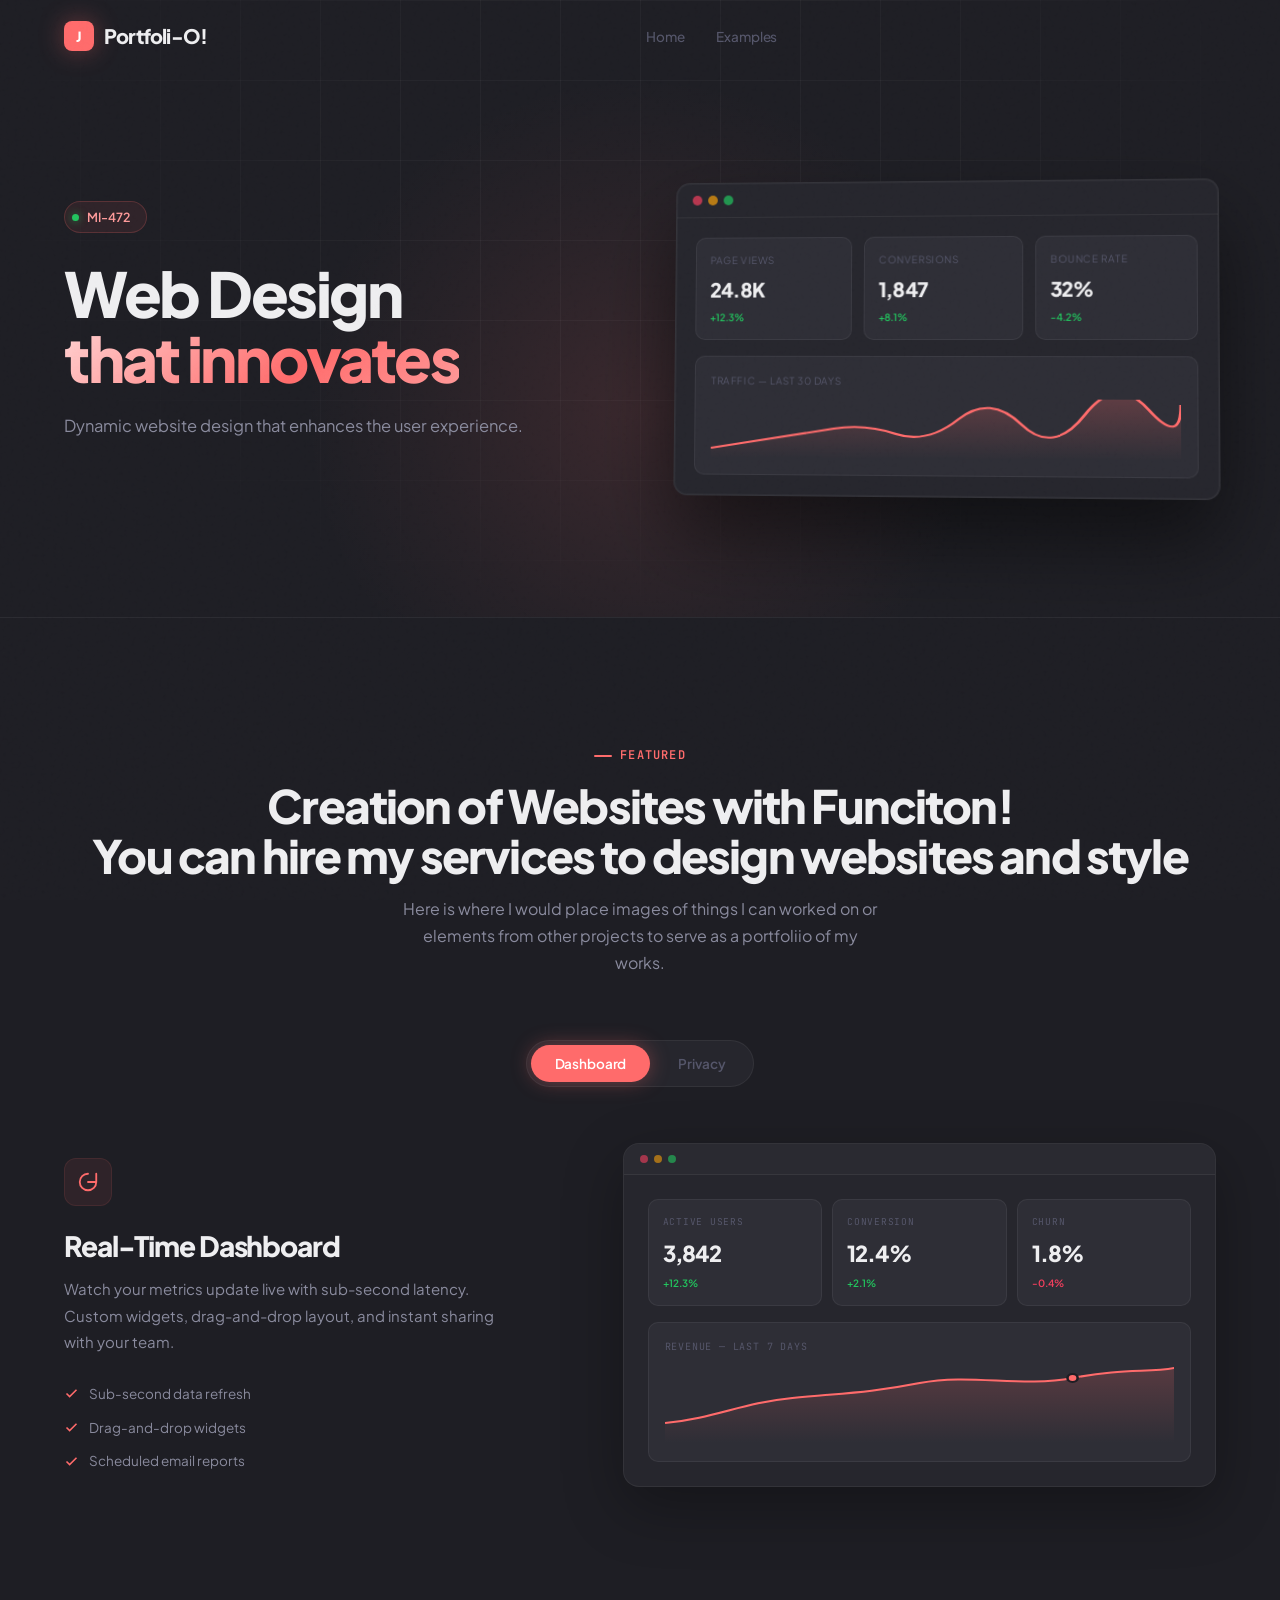
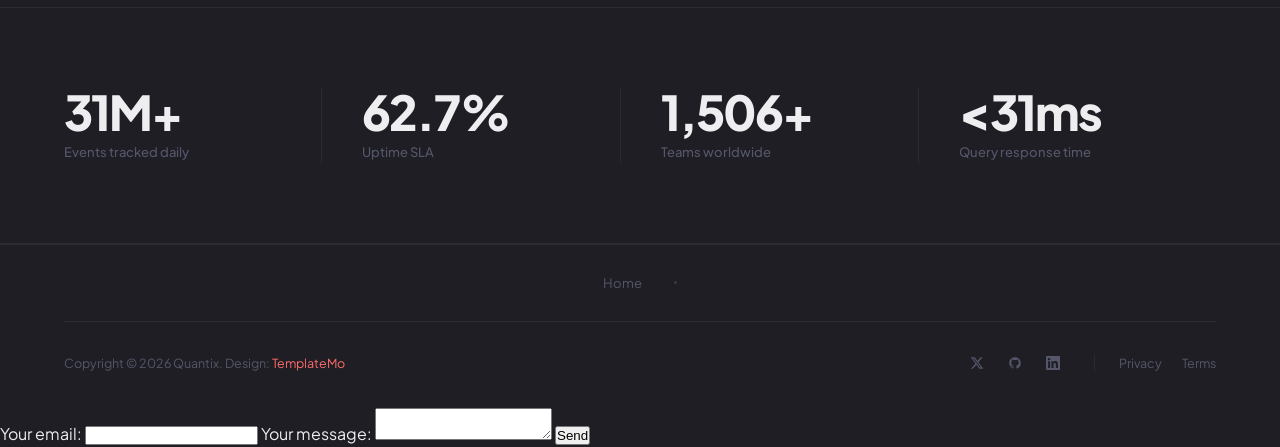
==== index.html @ 5b4d778b "Removed Subscribe Section" ====
<!DOCTYPE html>
<html lang="en">
<head>
    <meta charset="UTF-8">
    <meta name="viewport" content="width=device-width, initial-scale=1.0">
    <title>Quantix - AI-Powered Analytics</title>
    <link rel="preconnect" href="https://fonts.googleapis.com">
    <link rel="preconnect" href="https://fonts.gstatic.com" crossorigin>
    <link href="https://fonts.googleapis.com/css2?family=Plus+Jakarta+Sans:wght@400;500;600;700;800&family=JetBrains+Mono:wght@400;500&display=swap" rel="stylesheet">
    <link rel="stylesheet" href="templatemo-quantix-style.css">
<!--

TemplateMo 614 Quantix SaaS

https://templatemo.com/tm-614-quantix-saas

-->
</head>
<body>


    <!-- NAVBAR -->
    <nav class="navbar" id="navbar">
        <div class="container">
            <a href="#" class="nav-brand">
                <span class="brand-icon">J</span>
                Portfoli-O!
            </a>
            <ul class="nav-links" id="navLinks">
                <li><a href="#features">Home</a></li>
                
                
                <li><a href="templates.html">Examples</a></li>
                <li class="nav-mobile-actions">
                    
                </li>
            </ul>
            <div class="nav-actions">

            </div>
            <button class="nav-toggle" id="navToggle" aria-label="Toggle menu">
                <span></span><span></span><span></span>
            </button>
        </div>
    </nav>

    <!-- HERO -->
    <section class="hero">
        <div class="hero-inner container">
            <div class="hero-content">
                <div class="hero-badge">
                    <span class="badge-dot"></span>
                    MI-472
                </div>
                <h1>Web Design<br><span class="gradient-text">that innovates</span></h1>
                <p class="hero-desc">Dynamic website design that enhances the user experience.</p>

                
                
            </div>

            <div class="hero-mockup">
                <div class="mockup-window">
                    <div class="mockup-toolbar">
                        <span class="mockup-dot"></span><span class="mockup-dot"></span><span class="mockup-dot"></span>
                    </div>
                    <div class="mockup-body">
                        <div class="mockup-metric-row">
                            <div class="mockup-metric">
                                <div class="mm-label">Page Views</div>
                                <div class="mm-value">24.8K</div>
                                <div class="mm-change">+12.3%</div>
                            </div>
                            <div class="mockup-metric">
                                <div class="mm-label">Conversions</div>
                                <div class="mm-value">1,847</div>
                                <div class="mm-change">+8.1%</div>
                            </div>
                            <div class="mockup-metric">
                                <div class="mm-label">Bounce Rate</div>
                                <div class="mm-value">32%</div>
                                <div class="mm-change">-4.2%</div>
                            </div>
                        </div>
                        <div class="mockup-chart">
                            <div class="mockup-chart-label">Traffic — Last 30 days</div>
                            <div class="chart-line">
                                <svg viewBox="0 0 300 60" preserveAspectRatio="none">
                                    <defs>
                                        <linearGradient id="lineGrad" x1="0" y1="0" x2="0" y2="1">
                                            <stop offset="0%" stop-color="rgba(255,107,107,0.25)"/>
                                            <stop offset="100%" stop-color="rgba(255,107,107,0)"/>
                                        </linearGradient>
                                    </defs>
                                    <path d="M0 50 Q20 45 40 40 T80 30 T120 35 T160 20 T200 25 T240 15 T280 10 T300 5 V60 H0Z" fill="url(#lineGrad)"/>
                                    <path d="M0 50 Q20 45 40 40 T80 30 T120 35 T160 20 T200 25 T240 15 T280 10 T300 5" fill="none" stroke="#FF6B6B" stroke-width="2"/>
                                </svg>
                            </div>
                        </div>
                    </div>
                </div>
            </div>
        </div>
    </section>

    <!-- TABBED FEATURES -->
    <section class="section features-section" id="features">
        <div class="container">
            <div class="section-header fade-up">
                <p class="section-label">Featured</p>
                <h2 class="section-title">Creation of Websites with Funciton!<br>You can hire my services to design websites and style</h2>
                <p class="section-desc">Here is where I would place images of things I can worked on or elements from other projects to serve as a portfoliio of my works.</p>
            </div>

            <div class="feature-tabs fade-up" role="tablist">
                <button class="feature-tab active" data-tab="dashboard" role="tab">Dashboard</button>
                <button class="feature-tab" data-tab="privacy" role="tab">Privacy</button>
            </div>

            

        



            <div class="feature-panels">
                <!-- Panel 1: Dashboard -->
                <div class="feature-panel active" data-panel="dashboard">
                    <div class="feature-text">
                        <div class="feat-icon">
                            <svg width="22" height="22" viewBox="0 0 24 24" fill="none" stroke="currentColor" stroke-width="2" stroke-linecap="round" stroke-linejoin="round"><path d="M21 12 A9 9 0 1 1 12 3"/><path d="M21 3v9h-9"/></svg>
                        </div>
                        <h3>Real-Time Dashboard</h3>
                        <p>Watch your metrics update live with sub-second latency. Custom widgets, drag-and-drop layout, and instant sharing with your team.</p>
                        <ul class="feature-bullets">
                            <li><svg width="15" height="15" viewBox="0 0 24 24" fill="none" stroke="currentColor" stroke-width="2.5"><polyline points="20 6 9 17 4 12"/></svg> Sub-second data refresh</li>
                            <li><svg width="15" height="15" viewBox="0 0 24 24" fill="none" stroke="currentColor" stroke-width="2.5"><polyline points="20 6 9 17 4 12"/></svg> Drag-and-drop widgets</li>
                            <li><svg width="15" height="15" viewBox="0 0 24 24" fill="none" stroke="currentColor" stroke-width="2.5"><polyline points="20 6 9 17 4 12"/></svg> Scheduled email reports</li>
                        </ul>
                    </div>
                    <div class="feature-visual">
                        <div class="fv-toolbar"><span class="fv-dot"></span><span class="fv-dot"></span><span class="fv-dot"></span></div>
                        <div class="fv-body">
                            <div class="dash-metrics">
                                <div class="dash-metric">
                                    <div class="dm-label">Active Users</div>
                                    <div class="dm-val">3,842</div>
                                    <div class="dm-change up">+12.3%</div>
                                </div>
                                <div class="dash-metric">
                                    <div class="dm-label">Conversion</div>
                                    <div class="dm-val">12.4%</div>
                                    <div class="dm-change up">+2.1%</div>
                                </div>
                                <div class="dash-metric">
                                    <div class="dm-label">Churn</div>
                                    <div class="dm-val">1.8%</div>
                                    <div class="dm-change down">-0.4%</div>
                                </div>
                            </div>
                            <div class="dash-chart-area">
                                <div class="dca-title">Revenue — Last 7 days</div>
                                <svg viewBox="0 0 400 80" preserveAspectRatio="none">
                                    <defs>
                                        <linearGradient id="areaGrad" x1="0" y1="0" x2="0" y2="1">
                                            <stop offset="0%" stop-color="rgba(255,107,107,0.2)"/>
                                            <stop offset="100%" stop-color="rgba(255,107,107,0)"/>
                                        </linearGradient>
                                    </defs>
                                    <path d="M0 60 C40 55 60 40 100 35 S160 30 200 20 S280 25 320 15 S380 10 400 5 V80 H0Z" fill="url(#areaGrad)"/>
                                    <path d="M0 60 C40 55 60 40 100 35 S160 30 200 20 S280 25 320 15 S380 10 400 5" fill="none" stroke="#FF6B6B" stroke-width="2"/>
                                    <circle cx="320" cy="15" r="4" fill="#FF6B6B" stroke="#1E1E24" stroke-width="2"/>
                                </svg>
                            </div>
                        </div>
                    </div>
                </div>

                <!-- Panel 2: Funnels -->
                <div class="feature-panel" data-panel="funnels">
                    <div class="feature-text">
                        <div class="feat-icon">
                            <svg width="22" height="22" viewBox="0 0 24 24" fill="none" stroke="currentColor" stroke-width="2" stroke-linecap="round" stroke-linejoin="round"><path d="M12 20V10"/><path d="M18 20V4"/><path d="M6 20v-4"/></svg>
                        </div>
                        <h3>Funnel Analytics</h3>
                        <p>Identify exactly where users drop off and why. Build funnels in seconds and correlate drop-off with user segments.</p>
                        <ul class="feature-bullets">
                            <li><svg width="15" height="15" viewBox="0 0 24 24" fill="none" stroke="currentColor" stroke-width="2.5"><polyline points="20 6 9 17 4 12"/></svg> Visual drop-off analysis</li>
                            <li><svg width="15" height="15" viewBox="0 0 24 24" fill="none" stroke="currentColor" stroke-width="2.5"><polyline points="20 6 9 17 4 12"/></svg> Segment correlation</li>
                            <li><svg width="15" height="15" viewBox="0 0 24 24" fill="none" stroke="currentColor" stroke-width="2.5"><polyline points="20 6 9 17 4 12"/></svg> Historical comparison</li>
                        </ul>
                    </div>
                    <div class="feature-visual">
                        <div class="fv-toolbar"><span class="fv-dot"></span><span class="fv-dot"></span><span class="fv-dot"></span></div>
                        <div class="fv-body">
                            <div class="funnel-stages">
                                <div class="funnel-stage">
                                    <div class="funnel-bar-wrap">
                                        <div class="funnel-bar-label"><span>Landing Page</span><span>12,480</span></div>
                                        <div class="funnel-track"><div class="funnel-fill" style="width:100%"></div></div>
                                    </div>
                                    <div class="funnel-drop">&mdash;</div>
                                </div>
                                <div class="funnel-stage">
                                    <div class="funnel-bar-wrap">
                                        <div class="funnel-bar-label"><span>Sign Up Started</span><span>8,736</span></div>
                                        <div class="funnel-track"><div class="funnel-fill" style="width:70%"></div></div>
                                    </div>
                                    <div class="funnel-drop">-30%</div>
                                </div>
                                <div class="funnel-stage">
                                    <div class="funnel-bar-wrap">
                                        <div class="funnel-bar-label"><span>Email Verified</span><span>6,115</span></div>
                                        <div class="funnel-track"><div class="funnel-fill amber" style="width:49%"></div></div>
                                    </div>
                                    <div class="funnel-drop">-30%</div>
                                </div>
                                <div class="funnel-stage">
                                    <div class="funnel-bar-wrap">
                                        <div class="funnel-bar-label"><span>Onboarding Done</span><span>3,670</span></div>
                                        <div class="funnel-track"><div class="funnel-fill amber" style="width:29%"></div></div>
                                    </div>
                                    <div class="funnel-drop">-40%</div>
                                </div>
                                <div class="funnel-stage">
                                    <div class="funnel-bar-wrap">
                                        <div class="funnel-bar-label"><span>First Action</span><span>2,569</span></div>
                                        <div class="funnel-track"><div class="funnel-fill green" style="width:20.5%"></div></div>
                                    </div>
                                    <div class="funnel-drop">-30%</div>
                                </div>
                            </div>
                        </div>
                    </div>
                </div>

                <!-- Panel 3: SDK -->
                <div class="feature-panel" data-panel="sdk">
                    <div class="feature-text">
                        <div class="feat-icon">
                            <svg width="22" height="22" viewBox="0 0 24 24" fill="none" stroke="currentColor" stroke-width="2" stroke-linecap="round" stroke-linejoin="round"><polyline points="16 18 22 12 16 6"/><polyline points="8 6 2 12 8 18"/></svg>
                        </div>
                        <h3>One-Line SDK</h3>
                        <p>Drop in a single script tag or npm package. Auto-capture pageviews, clicks, and custom events out of the box.</p>
                        <ul class="feature-bullets">
                            <li><svg width="15" height="15" viewBox="0 0 24 24" fill="none" stroke="currentColor" stroke-width="2.5"><polyline points="20 6 9 17 4 12"/></svg> Under 4KB gzipped</li>
                            <li><svg width="15" height="15" viewBox="0 0 24 24" fill="none" stroke="currentColor" stroke-width="2.5"><polyline points="20 6 9 17 4 12"/></svg> Zero config autocapture</li>
                            <li><svg width="15" height="15" viewBox="0 0 24 24" fill="none" stroke="currentColor" stroke-width="2.5"><polyline points="20 6 9 17 4 12"/></svg> TypeScript-first API</li>
                        </ul>
                    </div>
                    <div class="feature-visual">
                        <div class="fv-toolbar"><span class="fv-dot"></span><span class="fv-dot"></span><span class="fv-dot"></span></div>
                        <div class="fv-body">
                            <div class="code-block">
                                <span class="c-comment">// Install: npm i @quantix/sdk</span><br><br>
                                <span class="c-key">import</span> { Quantix } <span class="c-key">from</span> <span class="c-str">'@quantix/sdk'</span><br><br>
                                <span class="c-key">const</span> qx = <span class="c-key">new</span> <span class="c-fn">Quantix</span>({<br>
                                &nbsp;&nbsp;apiKey: <span class="c-str">'qx_live_k8x2...'</span>,<br>
                                &nbsp;&nbsp;autocapture: <span class="c-key">true</span>,<br>
                                &nbsp;&nbsp;sessionReplay: <span class="c-key">true</span>,<br>
                                })<br><br>
                                <span class="c-comment">// Track custom events</span><br>
                                qx.<span class="c-fn">track</span>(<span class="c-str">'checkout'</span>, {<br>
                                &nbsp;&nbsp;value: <span class="c-num">49.99</span>,<br>
                                &nbsp;&nbsp;plan: <span class="c-str">'pro'</span><br>
                                })
                            </div>
                            <div class="code-output">
                                <div class="co-label">Output</div>
                                <div class="co-result">
                                    <span class="pulse-ring"></span>
                                    Event tracked in 8ms — 200 OK
                                </div>
                            </div>
                        </div>
                    </div>
                </div>

                <!-- Panel 4: Session Replay -->
                <div class="feature-panel" data-panel="replay">
                    <div class="feature-text">
                        <div class="feat-icon">
                            <svg width="22" height="22" viewBox="0 0 24 24" fill="none" stroke="currentColor" stroke-width="2" stroke-linecap="round" stroke-linejoin="round"><circle cx="12" cy="12" r="10"/><path d="M12 8v4l3 3"/></svg>
                        </div>
                        <h3>Session Replay</h3>
                        <p>See exactly what your users see. Replay sessions with pixel-perfect accuracy and zero performance impact on your app.</p>
                        <ul class="feature-bullets">
                            <li><svg width="15" height="15" viewBox="0 0 24 24" fill="none" stroke="currentColor" stroke-width="2.5"><polyline points="20 6 9 17 4 12"/></svg> Pixel-perfect playback</li>
                            <li><svg width="15" height="15" viewBox="0 0 24 24" fill="none" stroke="currentColor" stroke-width="2.5"><polyline points="20 6 9 17 4 12"/></svg> Console log capture</li>
                            <li><svg width="15" height="15" viewBox="0 0 24 24" fill="none" stroke="currentColor" stroke-width="2.5"><polyline points="20 6 9 17 4 12"/></svg> Rage click detection</li>
                        </ul>
                    </div>
                    <div class="feature-visual">
                        <div class="fv-toolbar"><span class="fv-dot"></span><span class="fv-dot"></span><span class="fv-dot"></span></div>
                        <div class="fv-body">
                            <div class="replay-ui">
                                <div class="replay-header">
                                    <span class="rh-left"><span class="live-dot"></span> Recording</span>
                                    <span class="rh-time">02:34 / 05:12</span>
                                </div>
                                <div class="replay-viewport">
                                    <div class="replay-page">
                                        <div class="rp-nav"></div>
                                        <div class="rp-hero-block"></div>
                                        <div class="rp-hero-block"></div>
                                        <div class="rp-hero-block"></div>
                                        <span class="rp-btn-block"></span>
                                        <div class="rp-grid">
                                            <div class="rp-card"></div>
                                            <div class="rp-card"></div>
                                            <div class="rp-card"></div>
                                        </div>
                                    </div>
                                    <div class="replay-cursor"></div>
                                </div>
                                <div class="replay-timeline">
                                    <span class="rt-play">
                                        <svg width="8" height="8" viewBox="0 0 24 24" fill="#fff"><polygon points="5 3 19 12 5 21 5 3"/></svg>
                                    </span>
                                    <div class="rt-track"><div class="rt-progress"></div></div>
                                </div>
                            </div>
                            <div class="replay-events">
                                <span class="replay-event-tag"><span class="re-dot" style="background:var(--accent)"></span> click</span>
                                <span class="replay-event-tag"><span class="re-dot" style="background:var(--amber)"></span> scroll</span>
                                <span class="replay-event-tag"><span class="re-dot" style="background:var(--rose)"></span> rage_click</span>
                                <span class="replay-event-tag"><span class="re-dot" style="background:var(--green)"></span> input</span>
                            </div>
                        </div>
                    </div>
                </div>

                <!-- Panel 5: Privacy -->
                <div class="feature-panel" data-panel="privacy">
                    <div class="feature-text">
                        <div class="feat-icon">
                            <svg width="22" height="22" viewBox="0 0 24 24" fill="none" stroke="currentColor" stroke-width="2" stroke-linecap="round" stroke-linejoin="round"><rect x="3" y="11" width="18" height="11" rx="2" ry="2"/><path d="M7 11V7a5 5 0 0 1 10 0v4"/></svg>
                        </div>
                        <h3>Privacy First</h3>
                        <p>We Understand how annoying cookies can be on your device, so we try to be as accomodating as possible!</p>
                        <ul class="feature-bullets">
                            <li><svg width="15" height="15" viewBox="0 0 24 24" fill="none" stroke="currentColor" stroke-width="2.5"><polyline points="20 6 9 17 4 12"/></svg> No cookie banners needed</li>
                            <li><svg width="15" height="15" viewBox="0 0 24 24" fill="none" stroke="currentColor" stroke-width="2.5"><polyline points="20 6 9 17 4 12"/></svg> EU data residency</li>
                            <li><svg width="15" height="15" viewBox="0 0 24 24" fill="none" stroke="currentColor" stroke-width="2.5"><polyline points="20 6 9 17 4 12"/></svg> SOC 2 Type II certified</li>
                        </ul>
                    </div>
                    <div class="feature-visual">
                        <div class="fv-toolbar"><span class="fv-dot"></span><span class="fv-dot"></span><span class="fv-dot"></span></div>
                        <div class="fv-body">
                            <div class="privacy-grid">
                                <div class="privacy-card">
                                    <div class="pc-icon">
                                        <svg width="16" height="16" viewBox="0 0 24 24" fill="none" stroke="currentColor" stroke-width="2"><path d="M12 22s8-4 8-10V5l-8-3-8 3v7c0 6 8 10 8 10z"/></svg>
                                    </div>
                                    <h4>GDPR Compliant</h4>
                                    <p>Full compliance with European data regulations</p>
                                </div>
                                <div class="privacy-card">
                                    <div class="pc-icon">
                                        <svg width="16" height="16" viewBox="0 0 24 24" fill="none" stroke="currentColor" stroke-width="2"><circle cx="12" cy="12" r="10"/><line x1="15" y1="9" x2="9" y2="15"/><line x1="9" y1="9" x2="15" y2="15"/></svg>
                                    </div>
                                    <h4>No Cookies</h4>
                                    <p>Cookieless tracking — no annoying banners</p>
                                </div>
                                <div class="privacy-card">
                                    <div class="pc-icon">
                                        <svg width="16" height="16" viewBox="0 0 24 24" fill="none" stroke="currentColor" stroke-width="2"><rect x="3" y="11" width="18" height="11" rx="2"/><path d="M7 11V7a5 5 0 0 1 10 0v4"/></svg>
                                    </div>
                                    <h4>SOC 2 Type II</h4>
                                    <p>Enterprise-grade security certification</p>
                                </div>
                                <div class="privacy-card">
                                    <div class="pc-icon">
                                        <svg width="16" height="16" viewBox="0 0 24 24" fill="none" stroke="currentColor" stroke-width="2"><path d="M21 10c0 7-9 13-9 13s-9-6-9-13a9 9 0 0 1 18 0z"/><circle cx="12" cy="10" r="3"/></svg>
                                    </div>
                                    <h4>EU Hosting</h4>
                                    <p>Data residency in Frankfurt, Germany</p>
                                </div>
                            </div>
                        </div>
                    </div>
                </div>
            </div>
        </div>
    </section>

    <!-- STATS -->
    <section class="stats-strip">
        <div class="container">
            <div class="stats-grid">
                <div class="stat-item fade-up">
                    <div class="stat-number" data-target="50" data-suffix="M+">0</div>
                    <div class="stat-label">Events tracked daily</div>
                </div>
                <div class="stat-item fade-up">
                    <div class="stat-number" data-target="99.9" data-suffix="%" data-decimal="1">0</div>
                    <div class="stat-label">Uptime SLA</div>
                </div>
                <div class="stat-item fade-up">
                    <div class="stat-number" data-target="2400" data-suffix="+" data-comma="true">0</div>
                    <div class="stat-label">Teams worldwide</div>
                </div>
                <div class="stat-item fade-up">
                    <div class="stat-number" data-target="50" data-prefix="<" data-suffix="ms">0</div>
                    <div class="stat-label">Query response time</div>
                </div>
            </div>
        </div>
    </section>



    <!-- SUBSCRIBE -->


    <!-- FOOTER -->
    <footer class="footer">
        <div class="container">
            <div class="footer-row-links">
                <a href="#features">Home</a>
                <span class="footer-link-dot"></span>

   

            </div>
            <div class="footer-row-bottom">
                <p class="footer-copy">Copyright &copy; 2026 Quantix. Design: <a href="https://templatemo.com" target="_blank" rel="nofollow">TemplateMo</a></p>
                <div class="footer-right">
                    <div class="footer-socials">
                        <a href="#" aria-label="X" onclick="return false;">
                            <svg width="14" height="14" viewBox="0 0 24 24" fill="currentColor"><path d="M18.244 2.25h3.308l-7.227 8.26 8.502 11.24H16.17l-5.214-6.817L4.99 21.75H1.68l7.73-8.835L1.254 2.25H8.08l4.713 6.231zm-1.161 17.52h1.833L7.084 4.126H5.117z"/></svg>
                        </a>
                        <a href="#" aria-label="GitHub" onclick="return false;">
                            <svg width="14" height="14" viewBox="0 0 24 24" fill="currentColor"><path d="M12 2C6.477 2 2 6.484 2 12.017c0 4.425 2.865 8.18 6.839 9.504.5.092.682-.217.682-.483 0-.237-.008-.868-.013-1.703-2.782.605-3.369-1.343-3.369-1.343-.454-1.158-1.11-1.466-1.11-1.466-.908-.62.069-.608.069-.608 1.003.07 1.531 1.032 1.531 1.032.892 1.53 2.341 1.088 2.91.832.092-.647.35-1.088.636-1.338-2.22-.253-4.555-1.113-4.555-4.951 0-1.093.39-1.988 1.029-2.688-.103-.253-.446-1.272.098-2.65 0 0 .84-.27 2.75 1.026A9.564 9.564 0 0112 6.844c.85.004 1.705.115 2.504.337 1.909-1.296 2.747-1.027 2.747-1.027.546 1.379.202 2.398.1 2.651.64.7 1.028 1.595 1.028 2.688 0 3.848-2.339 4.695-4.566 4.943.359.309.678.92.678 1.855 0 1.338-.012 2.419-.012 2.747 0 .268.18.58.688.482A10.019 10.019 0 0022 12.017C22 6.484 17.522 2 12 2z"/></svg>
                        </a>
                        <a href="#" aria-label="LinkedIn" onclick="return false;">
                            <svg width="14" height="14" viewBox="0 0 24 24" fill="currentColor"><path d="M20.447 20.452h-3.554v-5.569c0-1.328-.027-3.037-1.852-3.037-1.853 0-2.136 1.445-2.136 2.939v5.667H9.351V9h3.414v1.561h.046c.477-.9 1.637-1.85 3.37-1.85 3.601 0 4.267 2.37 4.267 5.455v6.286zM5.337 7.433a2.062 2.062 0 01-2.063-2.065 2.064 2.064 0 112.063 2.065zm1.782 13.019H3.555V9h3.564v11.452zM22.225 0H1.771C.792 0 0 .774 0 1.729v20.542C0 23.227.792 24 1.771 24h20.451C23.2 24 24 23.227 24 22.271V1.729C24 .774 23.2 0 22.222 0h.003z"/></svg>
                        </a>
                    </div>
                    <span class="separator"></span>
                    <div class="footer-legal">
                        <a href="#" onclick="return false;">Privacy</a>
                        <a href="#" onclick="return false;">Terms</a>
                    </div>
                </div>
            </div>
        </div>
    </footer>

    

        <!-- modify this form HTML and place wherever you want your form -->
        <form
        action="https://formspree.io/f/mgodwlnr"
        method="POST"
        >
        <label>
            Your email:
            <input type="email" name="email">
        </label>

        <label>
            Your message:
            <textarea name="message"></textarea>
        </label>
        <!-- your other form fields go here -->
        <button type="submit">Send</button>
        </form>

    <script src="templatemo-quantix-script.js"></script>

</body>





</html>
---- templatemo-quantix-style.css ----
/* ============================================
           QUANTIX - SaaS Landing Page Template
           Design: TemplateMo
           https://templatemo.com
        ============================================ */

        *,
        *::before,
        *::after {
            margin: 0;
            padding: 0;
            box-sizing: border-box;
        }

        :root {
            --deep-space: #1E1E24;
            --surface-1: #26262D;
            --surface-2: #2E2E36;
            --surface-3: #36363F;
            --accent: #FF6B6B;
            --accent-light: #FF9B9B;
            --accent-glow: rgba(255, 107, 107, 0.35);
            --accent-soft: rgba(255, 107, 107, 0.08);
            --accent-border: rgba(255, 107, 107, 0.25);
            --text-primary: #EEEEF0;
            --text-secondary: #8A8B9E;
            --text-muted: #55566A;
            --border-subtle: rgba(255, 255, 255, 0.06);
            --green: #22C55E;
            --amber: #F59E0B;
            --rose: #F43F5E;
            --radius: 16px;
            --radius-sm: 10px;
            --radius-xs: 6px;
            --radius-pill: 100px;
        }

        html { scroll-behavior: smooth; }

        body {
            font-family: 'Plus Jakarta Sans', -apple-system, sans-serif;
            background-color: var(--deep-space);
            color: var(--text-primary);
            line-height: 1.6;
            overflow-x: hidden;
            -webkit-font-smoothing: antialiased;
        }

        /* Grain overlay */
        body::after {
            content: '';
            position: fixed;
            inset: 0;
            background-image: url("data:image/svg+xml,%3Csvg viewBox='0 0 256 256' xmlns='http://www.w3.org/2000/svg'%3E%3Cfilter id='n'%3E%3CfeTurbulence type='fractalNoise' baseFrequency='0.9' numOctaves='4' stitchTiles='stitch'/%3E%3C/filter%3E%3Crect width='100%25' height='100%25' filter='url(%23n)' opacity='0.03'/%3E%3C/svg%3E");
            pointer-events: none;
            z-index: 9999;
            opacity: 0.5;
        }

        a { text-decoration: none; color: inherit; }

        .container {
            width: 100%;
            max-width: 1200px;
            margin: 0 auto;
            padding: 0 24px;
        }

        .mono { font-family: 'JetBrains Mono', monospace; }

        /* ===== NAVBAR ===== */

        .navbar {
            position: fixed;
            top: 0;
            left: 0;
            width: 100%;
            z-index: 1000;
            padding: 20px 0;
            transition: all 0.4s ease;
        }

        .navbar.scrolled {
            background: rgba(30, 30, 36, 0.8);
            backdrop-filter: blur(24px);
            -webkit-backdrop-filter: blur(24px);
            padding: 14px 0;
            border-bottom: 1px solid var(--border-subtle);
        }

        .navbar .container {
            display: flex;
            align-items: center;
            justify-content: space-between;
        }

        .nav-brand {
            font-size: 20px;
            font-weight: 800;
            letter-spacing: -0.04em;
            display: flex;
            align-items: center;
            gap: 10px;
        }

        .brand-icon {
            width: 30px;
            height: 30px;
            background: var(--accent);
            border-radius: 8px;
            display: grid;
            place-items: center;
            font-size: 14px;
            font-weight: 800;
            color: #fff;
            box-shadow: 0 0 24px var(--accent-glow);
        }

        .nav-links {
            display: flex;
            align-items: center;
            gap: 32px;
            list-style: none;
        }

        .nav-links a {
            font-size: 13.5px;
            font-weight: 500;
            color: var(--text-muted);
            transition: color 0.3s;
            letter-spacing: -0.01em;
        }

        .nav-links a:hover { color: var(--text-primary); }

        .nav-mobile-actions {
            display: none;
        }

        .nav-actions { display: flex; align-items: center; gap: 10px; }

        .btn {
            display: inline-flex;
            align-items: center;
            justify-content: center;
            gap: 8px;
            padding: 10px 22px;
            border-radius: var(--radius-pill);
            font-family: inherit;
            font-size: 13.5px;
            font-weight: 600;
            cursor: pointer;
            border: none;
            transition: all 0.3s ease;
            letter-spacing: -0.01em;
        }

        .btn-ghost { background: transparent; color: var(--text-secondary); }
        .btn-ghost:hover { color: var(--text-primary); }

        .btn-primary {
            background: var(--accent);
            color: #fff;
            box-shadow: 0 0 24px var(--accent-glow),
                        0 1px 0 rgba(255,255,255,0.1) inset;
        }

        .btn-primary:hover {
            background: #FF8585;
            box-shadow: 0 0 36px var(--accent-glow),
                        0 1px 0 rgba(255,255,255,0.15) inset;
            transform: translateY(-1px);
        }

        .btn-secondary {
            background: rgba(255,255,255,0.05);
            color: var(--text-primary);
            border: 1px solid var(--border-subtle);
        }

        .btn-secondary:hover {
            background: rgba(255,255,255,0.08);
            border-color: rgba(255,255,255,0.1);
        }

        .btn-lg { padding: 14px 32px; font-size: 14.5px; }

        .btn-primary .btn-arrow { transition: transform 0.3s; }
        .btn-primary:hover .btn-arrow { transform: translateX(3px); }

        .nav-toggle {
            display: none;
            flex-direction: column;
            gap: 5px;
            background: none;
            border: none;
            cursor: pointer;
            padding: 4px;
            z-index: 1001;
        }

        .nav-toggle span {
            width: 20px;
            height: 2px;
            background: var(--text-primary);
            border-radius: 2px;
            transition: all 0.3s;
        }

        .nav-toggle.active span:nth-child(1) { transform: rotate(45deg) translate(5px, 5px); }
        .nav-toggle.active span:nth-child(2) { opacity: 0; }
        .nav-toggle.active span:nth-child(3) { transform: rotate(-45deg) translate(5px, -5px); }

        /* ===== HERO ===== */

        .hero {
            position: relative;
            padding: 180px 24px 120px;
            overflow: hidden;
        }

        .hero::before {
            content: '';
            position: absolute;
            top: 10%;
            left: 50%;
            transform: translateX(-50%);
            width: 1000px;
            height: 700px;
            background: radial-gradient(circle at center,
                rgba(255, 107, 107, 0.12) 0%,
                rgba(255, 107, 107, 0.04) 35%,
                transparent 55%);
            pointer-events: none;
        }

        .hero::after {
            content: '';
            position: absolute;
            inset: 0;
            background-image:
                linear-gradient(rgba(255,255,255,0.035) 1px, transparent 1px),
                linear-gradient(90deg, rgba(255,255,255,0.035) 1px, transparent 1px);
            background-size: 80px 80px;
            mask-image: radial-gradient(ellipse at 50% 30%, black 30%, transparent 75%);
            -webkit-mask-image: radial-gradient(ellipse at 50% 30%, black 30%, transparent 75%);
            pointer-events: none;
        }

        .hero-inner {
            position: relative;
            z-index: 1;
            display: grid;
            grid-template-columns: 1fr 1fr;
            gap: 60px;
            align-items: center;
            max-width: 1200px;
            margin: 0 auto;
        }

        .hero-content { max-width: 560px; }

        .hero-badge {
            display: inline-flex;
            align-items: center;
            gap: 8px;
            padding: 5px 16px 5px 7px;
            background: var(--accent-soft);
            border: 1px solid rgba(255, 107, 107, 0.2);
            border-radius: var(--radius-pill);
            font-size: 12.5px;
            font-weight: 600;
            color: var(--accent-light);
            margin-bottom: 28px;
        }

        .badge-dot {
            width: 7px;
            height: 7px;
            background: var(--green);
            border-radius: 50%;
            box-shadow: 0 0 8px rgba(34, 197, 94, 0.6);
            animation: dotPulse 2s ease-in-out infinite;
        }

        @keyframes dotPulse {
            0%, 100% { opacity: 1; }
            50% { opacity: 0.3; }
        }

        .hero h1 {
            font-size: clamp(40px, 5vw, 62px);
            font-weight: 800;
            letter-spacing: -0.04em;
            line-height: 1.05;
            margin-bottom: 20px;
        }

        .gradient-text {
            background: linear-gradient(135deg, #FFD4D4 0%, var(--accent) 60%, #FF9B9B 100%);
            -webkit-background-clip: text;
            background-clip: text;
            -webkit-text-fill-color: transparent;
        }

        .hero-desc {
            font-size: 16.5px;
            color: var(--text-secondary);
            line-height: 1.7;
            margin-bottom: 36px;
            max-width: 460px;
        }

        .hero-cta {
            display: flex;
            align-items: center;
            gap: 14px;
            margin-bottom: 48px;
        }

        .trusted-row { display: flex; flex-direction: column; gap: 14px; }

        .trusted-label {
            font-size: 11.5px;
            font-weight: 500;
            color: var(--text-muted);
            text-transform: uppercase;
            letter-spacing: 0.1em;
        }

        .trusted-logos {
            display: flex;
            align-items: center;
            gap: 28px;
            flex-wrap: wrap;
        }

        .trusted-logo {
            opacity: 0.25;
            transition: opacity 0.3s;
            font-size: 14px;
            font-weight: 700;
            color: var(--text-secondary);
            letter-spacing: -0.02em;
            display: flex;
            align-items: center;
            gap: 6px;
        }

        .trusted-logo:hover { opacity: 0.5; }

        .trusted-logo .t-icon {
            width: 18px;
            height: 18px;
            border-radius: 4px;
            background: rgba(255,255,255,0.15);
        }

        /* Hero mockup */
        .hero-mockup { position: relative; }

        .mockup-window {
            background: var(--surface-1);
            border: 1px solid var(--border-subtle);
            border-radius: 14px;
            overflow: hidden;
            box-shadow: 0 40px 80px rgba(0,0,0,0.5),
                        0 0 0 1px rgba(255,255,255,0.03) inset;
            transform: perspective(1200px) rotateY(-4deg) rotateX(2deg);
            transition: transform 0.5s ease;
        }

        .mockup-window:hover {
            transform: perspective(1200px) rotateY(-1deg) rotateX(1deg);
        }

        .mockup-toolbar {
            display: flex;
            align-items: center;
            gap: 6px;
            padding: 12px 16px;
            border-bottom: 1px solid var(--border-subtle);
        }

        .mockup-dot {
            width: 10px;
            height: 10px;
            border-radius: 50%;
        }

        .mockup-dot:nth-child(1) { background: var(--rose); opacity: 0.7; }
        .mockup-dot:nth-child(2) { background: var(--amber); opacity: 0.7; }
        .mockup-dot:nth-child(3) { background: var(--green); opacity: 0.7; }

        .mockup-body { padding: 20px; }

        .mockup-metric-row {
            display: grid;
            grid-template-columns: repeat(3, 1fr);
            gap: 12px;
            margin-bottom: 16px;
        }

        .mockup-metric {
            background: var(--surface-2);
            border-radius: 10px;
            padding: 14px;
            border: 1px solid var(--border-subtle);
        }

        .mockup-metric .mm-label {
            font-size: 10px;
            color: var(--text-muted);
            margin-bottom: 6px;
            text-transform: uppercase;
            letter-spacing: 0.06em;
        }

        .mockup-metric .mm-value {
            font-size: 20px;
            font-weight: 800;
            letter-spacing: -0.04em;
        }

        .mockup-metric .mm-change {
            font-size: 10px;
            font-weight: 600;
            color: var(--green);
            margin-top: 4px;
        }

        .mockup-chart {
            background: var(--surface-2);
            border-radius: 10px;
            padding: 16px;
            border: 1px solid var(--border-subtle);
            height: 120px;
            position: relative;
            overflow: hidden;
        }

        .mockup-chart-label {
            font-size: 10px;
            color: var(--text-muted);
            text-transform: uppercase;
            letter-spacing: 0.06em;
        }

        .chart-line {
            position: absolute;
            bottom: 16px;
            left: 16px;
            right: 16px;
            height: 60px;
        }

        .chart-line svg { width: 100%; height: 100%; }

        /* ===== SECTIONS ===== */

        .section { padding: 120px 0; position: relative; }

        .section-label {
            display: inline-flex;
            align-items: center;
            gap: 8px;
            font-size: 12px;
            font-weight: 600;
            color: var(--accent);
            text-transform: uppercase;
            letter-spacing: 0.1em;
            margin-bottom: 14px;
            font-family: 'JetBrains Mono', monospace;
        }

        .section-label::before {
            content: '';
            width: 18px;
            height: 2px;
            background: var(--accent);
            border-radius: 2px;
        }

        .section-title {
            font-size: clamp(30px, 4vw, 46px);
            font-weight: 800;
            letter-spacing: -0.04em;
            line-height: 1.1;
            margin-bottom: 14px;
        }

        .section-desc {
            font-size: 16px;
            color: var(--text-secondary);
            max-width: 480px;
            line-height: 1.7;
        }

        .section-header {
            text-align: center;
            margin-bottom: 64px;
        }

        .section-header .section-desc { margin: 0 auto; }

        /* ===== TABBED FEATURES ===== */

        .features-section {
            border-top: 1px solid var(--border-subtle);
        }

        .feature-tabs {
            display: flex;
            justify-content: center;
            gap: 4px;
            margin-bottom: 56px;
            background: var(--surface-1);
            border: 1px solid var(--border-subtle);
            border-radius: var(--radius-pill);
            padding: 4px;
            width: fit-content;
            margin-left: auto;
            margin-right: auto;
        }

        .feature-tab {
            padding: 10px 24px;
            border-radius: var(--radius-pill);
            font-family: inherit;
            font-size: 13.5px;
            font-weight: 600;
            color: var(--text-muted);
            background: transparent;
            border: none;
            cursor: pointer;
            transition: all 0.3s ease;
            white-space: nowrap;
            letter-spacing: -0.01em;
        }

        .feature-tab:hover {
            color: var(--text-secondary);
        }

        .feature-tab.active {
            background: var(--accent);
            color: #fff;
            box-shadow: 0 0 20px var(--accent-glow);
        }

        .feature-panels { position: relative; }

        .feature-panel {
            display: none;
            grid-template-columns: 1fr 1.2fr;
            gap: 64px;
            align-items: center;
            animation: panelIn 0.45s ease forwards;
        }

        .feature-panel.active { display: grid; }

        @keyframes panelIn {
            from { opacity: 0; transform: translateY(16px); }
            to { opacity: 1; transform: translateY(0); }
        }

        .feature-text { max-width: 440px; }

        .feature-text .feat-icon {
            width: 48px;
            height: 48px;
            background: var(--accent-soft);
            border: 1px solid rgba(255, 107, 107, 0.10);
            border-radius: 12px;
            display: grid;
            place-items: center;
            margin-bottom: 24px;
            color: var(--accent);
        }

        .feature-text h3 {
            font-size: 28px;
            font-weight: 800;
            letter-spacing: -0.04em;
            margin-bottom: 14px;
            line-height: 1.15;
        }

        .feature-text p {
            font-size: 15px;
            color: var(--text-secondary);
            line-height: 1.75;
            margin-bottom: 28px;
        }

        .feature-bullets {
            list-style: none;
            display: flex;
            flex-direction: column;
            gap: 12px;
        }

        .feature-bullets li {
            display: flex;
            align-items: center;
            gap: 10px;
            font-size: 13.5px;
            color: var(--text-secondary);
        }

        .feature-bullets li svg { color: var(--accent); flex-shrink: 0; }

        /* Feature panel embedded UIs */
        .feature-visual {
            background: var(--surface-1);
            border: 1px solid var(--border-subtle);
            border-radius: 16px;
            overflow: hidden;
            box-shadow: 0 20px 60px rgba(0,0,0,0.3);
            position: relative;
        }

        .fv-toolbar {
            display: flex;
            align-items: center;
            gap: 6px;
            padding: 11px 16px;
            border-bottom: 1px solid var(--border-subtle);
            background: rgba(255,255,255,0.02);
        }

        .fv-dot { width: 8px; height: 8px; border-radius: 50%; }
        .fv-dot:nth-child(1) { background: var(--rose); opacity: 0.6; }
        .fv-dot:nth-child(2) { background: var(--amber); opacity: 0.6; }
        .fv-dot:nth-child(3) { background: var(--green); opacity: 0.6; }

        .fv-body { padding: 24px; }

        /* — Panel 1: Dashboard mini-UI — */
        .dash-metrics {
            display: grid;
            grid-template-columns: repeat(3, 1fr);
            gap: 10px;
            margin-bottom: 16px;
        }

        .dash-metric {
            background: var(--surface-2);
            border: 1px solid var(--border-subtle);
            border-radius: var(--radius-sm);
            padding: 14px;
        }

        .dash-metric .dm-label {
            font-size: 9.5px;
            color: var(--text-muted);
            text-transform: uppercase;
            letter-spacing: 0.08em;
            margin-bottom: 6px;
            font-family: 'JetBrains Mono', monospace;
        }

        .dash-metric .dm-val {
            font-size: 22px;
            font-weight: 800;
            letter-spacing: -0.04em;
            margin-bottom: 4px;
        }

        .dash-metric .dm-change {
            font-size: 10px;
            font-weight: 600;
        }

        .dm-change.up { color: var(--green); }
        .dm-change.down { color: var(--rose); }

        .dash-chart-area {
            background: var(--surface-2);
            border: 1px solid var(--border-subtle);
            border-radius: var(--radius-sm);
            padding: 16px;
            height: 140px;
            position: relative;
        }

        .dash-chart-area .dca-title {
            font-size: 10px;
            color: var(--text-muted);
            text-transform: uppercase;
            letter-spacing: 0.08em;
            font-family: 'JetBrains Mono', monospace;
            margin-bottom: 8px;
        }

        .dash-chart-area svg { width: 100%; height: 80px; }

        /* — Panel 2: Funnel visual — */
        .funnel-stages {
            display: flex;
            flex-direction: column;
            gap: 6px;
        }

        .funnel-stage {
            display: flex;
            align-items: center;
            gap: 14px;
            padding: 10px 14px;
            background: var(--surface-2);
            border: 1px solid var(--border-subtle);
            border-radius: var(--radius-xs);
        }

        .funnel-bar-wrap { flex: 1; }

        .funnel-bar-label {
            display: flex;
            justify-content: space-between;
            font-size: 11px;
            margin-bottom: 5px;
        }

        .funnel-bar-label span:first-child { color: var(--text-secondary); }
        .funnel-bar-label span:last-child { font-family: 'JetBrains Mono', monospace; color: var(--text-muted); font-size: 10.5px; }

        .funnel-track {
            height: 6px;
            background: rgba(255,255,255,0.06);
            border-radius: 6px;
            overflow: hidden;
        }

        .funnel-fill {
            height: 100%;
            border-radius: 6px;
            background: var(--accent);
            transition: width 0.8s cubic-bezier(0.4, 0, 0.2, 1);
        }

        .funnel-fill.green { background: var(--green); }
        .funnel-fill.amber { background: var(--amber); }

        .funnel-drop {
            font-size: 10px;
            font-weight: 600;
            color: var(--rose);
            font-family: 'JetBrains Mono', monospace;
            width: 44px;
            text-align: right;
            flex-shrink: 0;
        }

        /* — Panel 3: Code snippet — */
        .code-block {
            background: var(--deep-space);
            border: 1px solid var(--border-subtle);
            border-radius: var(--radius-sm);
            padding: 20px;
            font-family: 'JetBrains Mono', monospace;
            font-size: 12px;
            line-height: 1.8;
            color: var(--text-secondary);
            overflow-x: auto;
        }

        .code-block .c-key { color: var(--accent-light); }
        .code-block .c-str { color: var(--green); }
        .code-block .c-fn { color: var(--amber); }
        .code-block .c-comment { color: var(--text-muted); }
        .code-block .c-num { color: var(--rose); }

        .code-output {
            margin-top: 12px;
            background: var(--surface-2);
            border: 1px solid var(--border-subtle);
            border-radius: var(--radius-sm);
            padding: 14px 16px;
        }

        .code-output .co-label {
            font-size: 9.5px;
            color: var(--text-muted);
            text-transform: uppercase;
            letter-spacing: 0.08em;
            font-family: 'JetBrains Mono', monospace;
            margin-bottom: 8px;
        }

        .code-output .co-result {
            display: flex;
            align-items: center;
            gap: 8px;
            font-size: 12px;
            color: var(--green);
            font-family: 'JetBrains Mono', monospace;
        }

        .co-result .pulse-ring {
            width: 8px;
            height: 8px;
            background: var(--green);
            border-radius: 50%;
            box-shadow: 0 0 8px rgba(34,197,94,0.5);
        }

        /* — Panel 4: Session replay — */
        .replay-ui {
            background: var(--surface-2);
            border: 1px solid var(--border-subtle);
            border-radius: var(--radius-sm);
            overflow: hidden;
        }

        .replay-header {
            padding: 10px 14px;
            border-bottom: 1px solid var(--border-subtle);
            display: flex;
            align-items: center;
            justify-content: space-between;
        }

        .replay-header .rh-left {
            display: flex;
            align-items: center;
            gap: 8px;
            font-size: 11px;
            color: var(--text-secondary);
        }

        .replay-header .rh-left .live-dot {
            width: 6px;
            height: 6px;
            background: var(--rose);
            border-radius: 50%;
            box-shadow: 0 0 6px rgba(244,63,94,0.5);
            animation: dotPulse 1.5s ease-in-out infinite;
        }

        .replay-header .rh-time {
            font-size: 10px;
            color: var(--text-muted);
            font-family: 'JetBrains Mono', monospace;
        }

        .replay-viewport {
            padding: 20px;
            min-height: 160px;
            position: relative;
        }

        /* Fake mini-page inside replay */
        .replay-page {
            background: #28282f;
            border-radius: 6px;
            padding: 14px;
            border: 1px solid var(--border-subtle);
        }

        .rp-nav {
            height: 6px;
            background: rgba(255,255,255,0.06);
            border-radius: 3px;
            margin-bottom: 12px;
            width: 60%;
        }

        .rp-hero-block {
            height: 10px;
            background: rgba(255,255,255,0.08);
            border-radius: 3px;
            margin-bottom: 6px;
            width: 80%;
        }

        .rp-hero-block:nth-child(3) { width: 50%; margin-bottom: 12px; }

        .rp-btn-block {
            display: inline-block;
            height: 8px;
            width: 48px;
            background: var(--accent);
            opacity: 0.6;
            border-radius: 4px;
            margin-bottom: 16px;
        }

        .rp-grid {
            display: grid;
            grid-template-columns: repeat(3, 1fr);
            gap: 6px;
        }

        .rp-card {
            height: 28px;
            background: rgba(255,255,255,0.04);
            border-radius: 4px;
            border: 1px solid var(--border-subtle);
        }

        /* Cursor animation */
        .replay-cursor {
            position: absolute;
            width: 12px;
            height: 12px;
            border-left: 2px solid var(--accent);
            border-top: 2px solid var(--accent);
            transform: rotate(-45deg);
            filter: drop-shadow(0 0 6px rgba(255,107,107,0.4));
            animation: cursorMove 4s ease-in-out infinite;
        }

        @keyframes cursorMove {
            0% { top: 60px; left: 40px; }
            25% { top: 80px; left: 140px; }
            50% { top: 110px; left: 100px; }
            75% { top: 70px; left: 180px; }
            100% { top: 60px; left: 40px; }
        }

        .replay-timeline {
            padding: 10px 14px;
            border-top: 1px solid var(--border-subtle);
            display: flex;
            align-items: center;
            gap: 10px;
        }

        .replay-timeline .rt-play {
            width: 20px;
            height: 20px;
            border-radius: 50%;
            background: var(--accent);
            display: grid;
            place-items: center;
            flex-shrink: 0;
        }

        .rt-track {
            flex: 1;
            height: 3px;
            background: rgba(255,255,255,0.08);
            border-radius: 3px;
            overflow: hidden;
        }

        .rt-progress {
            height: 100%;
            width: 45%;
            background: var(--accent);
            border-radius: 3px;
        }

        .replay-events {
            margin-top: 12px;
            display: flex;
            gap: 8px;
        }

        .replay-event-tag {
            padding: 4px 10px;
            background: var(--surface-2);
            border: 1px solid var(--border-subtle);
            border-radius: var(--radius-xs);
            font-size: 10px;
            color: var(--text-muted);
            font-family: 'JetBrains Mono', monospace;
            display: flex;
            align-items: center;
            gap: 5px;
        }

        .replay-event-tag .re-dot {
            width: 5px;
            height: 5px;
            border-radius: 50%;
        }

        /* — Panel 5: Privacy — */
        .privacy-grid {
            display: grid;
            grid-template-columns: 1fr 1fr;
            gap: 10px;
        }

        .privacy-card {
            background: var(--surface-2);
            border: 1px solid var(--border-subtle);
            border-radius: var(--radius-sm);
            padding: 18px;
        }

        .privacy-card .pc-icon {
            width: 32px;
            height: 32px;
            border-radius: 8px;
            background: rgba(34,197,94,0.1);
            border: 1px solid rgba(34,197,94,0.15);
            display: grid;
            place-items: center;
            margin-bottom: 12px;
            color: var(--green);
        }

        .privacy-card h4 {
            font-size: 13px;
            font-weight: 700;
            margin-bottom: 4px;
            letter-spacing: -0.02em;
        }

        .privacy-card p {
            font-size: 11.5px;
            color: var(--text-muted);
            line-height: 1.55;
        }

        /* ===== STATS ===== */

        .stats-strip {
            padding: 80px 0;
            border-top: 1px solid var(--border-subtle);
            border-bottom: 1px solid var(--border-subtle);
        }

        .stats-grid {
            display: flex;
            justify-content: space-between;
        }

        .stat-item { text-align: left; flex: 1; }

        .stat-item + .stat-item {
            border-left: 1px solid var(--border-subtle);
            padding-left: 40px;
        }

        .stat-number {
            font-size: 48px;
            font-weight: 800;
            letter-spacing: -0.04em;
            line-height: 1;
            margin-bottom: 6px;
        }

        .stat-label {
            font-size: 13px;
            color: var(--text-muted);
            font-weight: 500;
        }

    

        /* ===== SUBSCRIBE ===== */

        .subscribe-section {
            padding: 100px 0 120px;
            text-align: center;
            position: relative;
            overflow: hidden;
        }

        .subscribe-section::before {
            content: '';
            position: absolute;
            top: 30%;
            left: 50%;
            transform: translateX(-50%);
            width: 600px;
            height: 400px;
            background: radial-gradient(ellipse at center,
                rgba(255, 107, 107, 0.06) 0%, transparent 60%);
            pointer-events: none;
        }

        .subscribe-section::after {
            content: '';
            position: absolute;
            inset: 0;
            background-image:
                linear-gradient(rgba(255,255,255,0.035) 1px, transparent 1px),
                linear-gradient(90deg, rgba(255,255,255,0.035) 1px, transparent 1px);
            background-size: 80px 80px;
            mask-image: radial-gradient(ellipse at 50% 50%, black 20%, transparent 70%);
            -webkit-mask-image: radial-gradient(ellipse at 50% 50%, black 20%, transparent 70%);
            pointer-events: none;
        }

        .subscribe-inner {
            position: relative;
            z-index: 1;
            max-width: 520px;
            margin: 0 auto;
        }

        .subscribe-inner .section-title {
            font-size: clamp(24px, 3.5vw, 36px);
            margin-bottom: 12px;
        }

        .subscribe-inner .section-desc {
            max-width: 380px;
            margin: 0 auto 32px;
            font-size: 15px;
        }

        .subscribe-input-group {
            display: flex;
            gap: 0;
            background: var(--surface-1);
            border: 1px solid var(--border-subtle);
            border-radius: var(--radius);
            padding: 5px;
            transition: border-color 0.3s, box-shadow 0.3s;
        }

        .subscribe-input-group:focus-within {
            border-color: var(--accent-border);
            box-shadow: 0 0 0 3px var(--accent-soft);
        }

        .subscribe-input-group input {
            flex: 1;
            background: transparent;
            border: none;
            padding: 14px 18px;
            font-family: inherit;
            font-size: 15px;
            color: var(--text-primary);
            outline: none;
            min-width: 0;
        }

        .subscribe-input-group input::placeholder {
            color: var(--text-muted);
        }

        .subscribe-input-group .btn {
            border-radius: 12px;
            padding: 12px 28px;
        }

        .subscribe-meta {
            margin-top: 20px;
            display: flex;
            align-items: center;
            justify-content: center;
            gap: 20px;
        }

        .subscribe-meta span {
            font-size: 12px;
            color: var(--text-muted);
            display: flex;
            align-items: center;
            gap: 6px;
        }

        .subscribe-meta svg {
            color: var(--accent);
            flex-shrink: 0;
        }

        /* ===== FOOTER ===== */

        .footer {
            border-top: 1px solid var(--border-subtle);
            padding: 0;
        }

        /* Row 1: Links */
        .footer-row-links {
            display: flex;
            align-items: center;
            justify-content: center;
            gap: 32px;
            padding: 28px 0;
            flex-wrap: wrap;
            border-bottom: 1px solid var(--border-subtle);
        }

        .footer-row-links a {
            font-size: 13px;
            color: var(--text-muted);
            transition: color 0.3s;
            letter-spacing: -0.01em;
        }

        .footer-row-links a:hover {
            color: var(--text-primary);
        }

        .footer-link-dot {
            width: 3px;
            height: 3px;
            border-radius: 50%;
            background: rgba(255, 255, 255, 0.12);
            flex-shrink: 0;
        }

        /* Row 2: Copyright + socials */
        .footer-row-bottom {
            display: flex;
            align-items: center;
            justify-content: space-between;
            padding: 24px 0 28px;
        }

        .footer-copy {
            font-size: 12.5px;
            color: var(--text-muted);
        }

        .footer-copy a {
            color: var(--accent);
            transition: color 0.3s;
        }

        .footer-copy a:hover {
            color: var(--accent-light);
        }

        .footer-right {
            display: flex;
            align-items: center;
            gap: 24px;
        }

        .footer-legal {
            display: flex;
            align-items: center;
            gap: 20px;
        }

        .footer-legal a {
            font-size: 12.5px;
            color: var(--text-muted);
            transition: color 0.3s;
        }

        .footer-legal a:hover {
            color: var(--text-primary);
        }

        .footer-right .separator {
            width: 1px;
            height: 16px;
            background: var(--border-subtle);
        }

        .footer-socials {
            display: flex;
            gap: 4px;
        }

        .footer-socials a {
            width: 34px;
            height: 34px;
            display: grid;
            place-items: center;
            border-radius: 8px;
            color: var(--text-muted);
            transition: all 0.3s;
        }

        .footer-socials a:hover {
            color: var(--text-primary);
            background: rgba(255, 255, 255, 0.04);
        }

        /* ===== SCROLL ANIMATIONS ===== */

        .fade-up {
            opacity: 0;
            transform: translateY(28px);
            transition: opacity 0.7s ease, transform 0.7s ease;
        }

        .fade-up.visible {
            opacity: 1;
            transform: translateY(0);
        }

        /* ===== RESPONSIVE ===== */

        @media (max-width: 1024px) {
            .hero-inner {
                grid-template-columns: 1fr;
                gap: 48px;
            }

            .hero-mockup { max-width: 500px; margin: 0 auto; }
            .mockup-window, .mockup-window:hover { transform: none; }

            .feature-panel, .feature-panel.active {
                grid-template-columns: 1fr;
                gap: 40px;
            }

            .feature-text { max-width: none; }

            .pricing-card.featured { transform: scale(1.02); }

            .footer-row-bottom { flex-direction: column; gap: 20px; text-align: center; }
            .footer-right { justify-content: center; }
        }

        @media (max-width: 768px) {
            .nav-links {
                position: fixed;
                top: 0;
                right: -100%;
                width: 280px;
                height: 100dvh;
                background: rgba(30, 30, 36, 0.98);
                backdrop-filter: blur(24px);
                -webkit-backdrop-filter: blur(24px);
                flex-direction: column;
                align-items: flex-start;
                padding: 80px 28px 80px;
                gap: 0;
                border-left: 1px solid var(--border-subtle);
                transition: right 0.35s cubic-bezier(0.4, 0, 0.2, 1);
                overflow-y: auto;
                z-index: 999;
            }

            .nav-links.open { right: 0; }
            .nav-links li { width: 100%; }

            .nav-links a {
                display: block;
                padding: 14px 0;
                font-size: 16px;
                border-bottom: 1px solid var(--border-subtle);
            }

            .nav-toggle { display: flex; }
            .nav-actions { display: none; }

            .nav-mobile-actions {
                display: flex;
                flex-direction: column;
                gap: 10px;
                padding-top: 24px;
                margin-top: 8px;
            }

            .nav-mobile-actions .btn {
                width: 100%;
                text-align: center;
                border-radius: var(--radius-pill);
                color: var(--text-primary);
            }

            .nav-mobile-actions .btn-primary {
                color: #fff;
            }

            .nav-mobile-actions a {
                border-bottom: none !important;
                padding: 10px 22px !important;
                font-size: 14px !important;
            }
            .hero { padding: 140px 24px 80px; }

            .hero-cta { flex-direction: column; align-items: stretch; }

            .feature-tabs {
                overflow-x: auto;
                justify-content: flex-start;
                width: 100%;
                border-radius: var(--radius-sm);
                -webkit-overflow-scrolling: touch;
                scrollbar-width: none;
            }

            .feature-tabs::-webkit-scrollbar { display: none; }

            .feature-tab { padding: 10px 18px; font-size: 12.5px; }

            .dash-metrics { grid-template-columns: 1fr; }
            .privacy-grid { grid-template-columns: 1fr; }

            .stats-grid { flex-wrap: wrap; gap: 32px; }
            .stat-item { flex: 1 1 40%; min-width: 140px; }
            .stat-item + .stat-item { border-left: none; padding-left: 0; }
            .stat-number { font-size: 36px; }

            .pricing-grid {
                grid-template-columns: 1fr;
                max-width: 400px;
                margin: 0 auto;
            }

            .pricing-card.featured { transform: scale(1); }

            .subscribe-input-group { flex-direction: column; border-radius: var(--radius-sm); }
            .subscribe-input-group .btn { width: 100%; border-radius: var(--radius-sm); }
            .subscribe-meta { flex-direction: column; gap: 8px; }

            .footer-row-links { gap: 20px; }

            .section { padding: 80px 0; }
        }

        @media (max-width: 480px) {
            .trusted-logos { gap: 18px; }
            .mockup-metric-row { grid-template-columns: 1fr; }
            .replay-events { flex-wrap: wrap; }
        }

        @media (prefers-reduced-motion: reduce) {
            .fade-up { opacity: 1; transform: none; transition: none; }
            .badge-dot { animation: none; }
            .pricing-value.changing { opacity: 1; transform: none; }
            .mockup-window { transform: none; }
            .replay-cursor { animation: none; top: 70px; left: 100px; }
            @keyframes panelIn { from { opacity: 1; transform: none; } }
        }
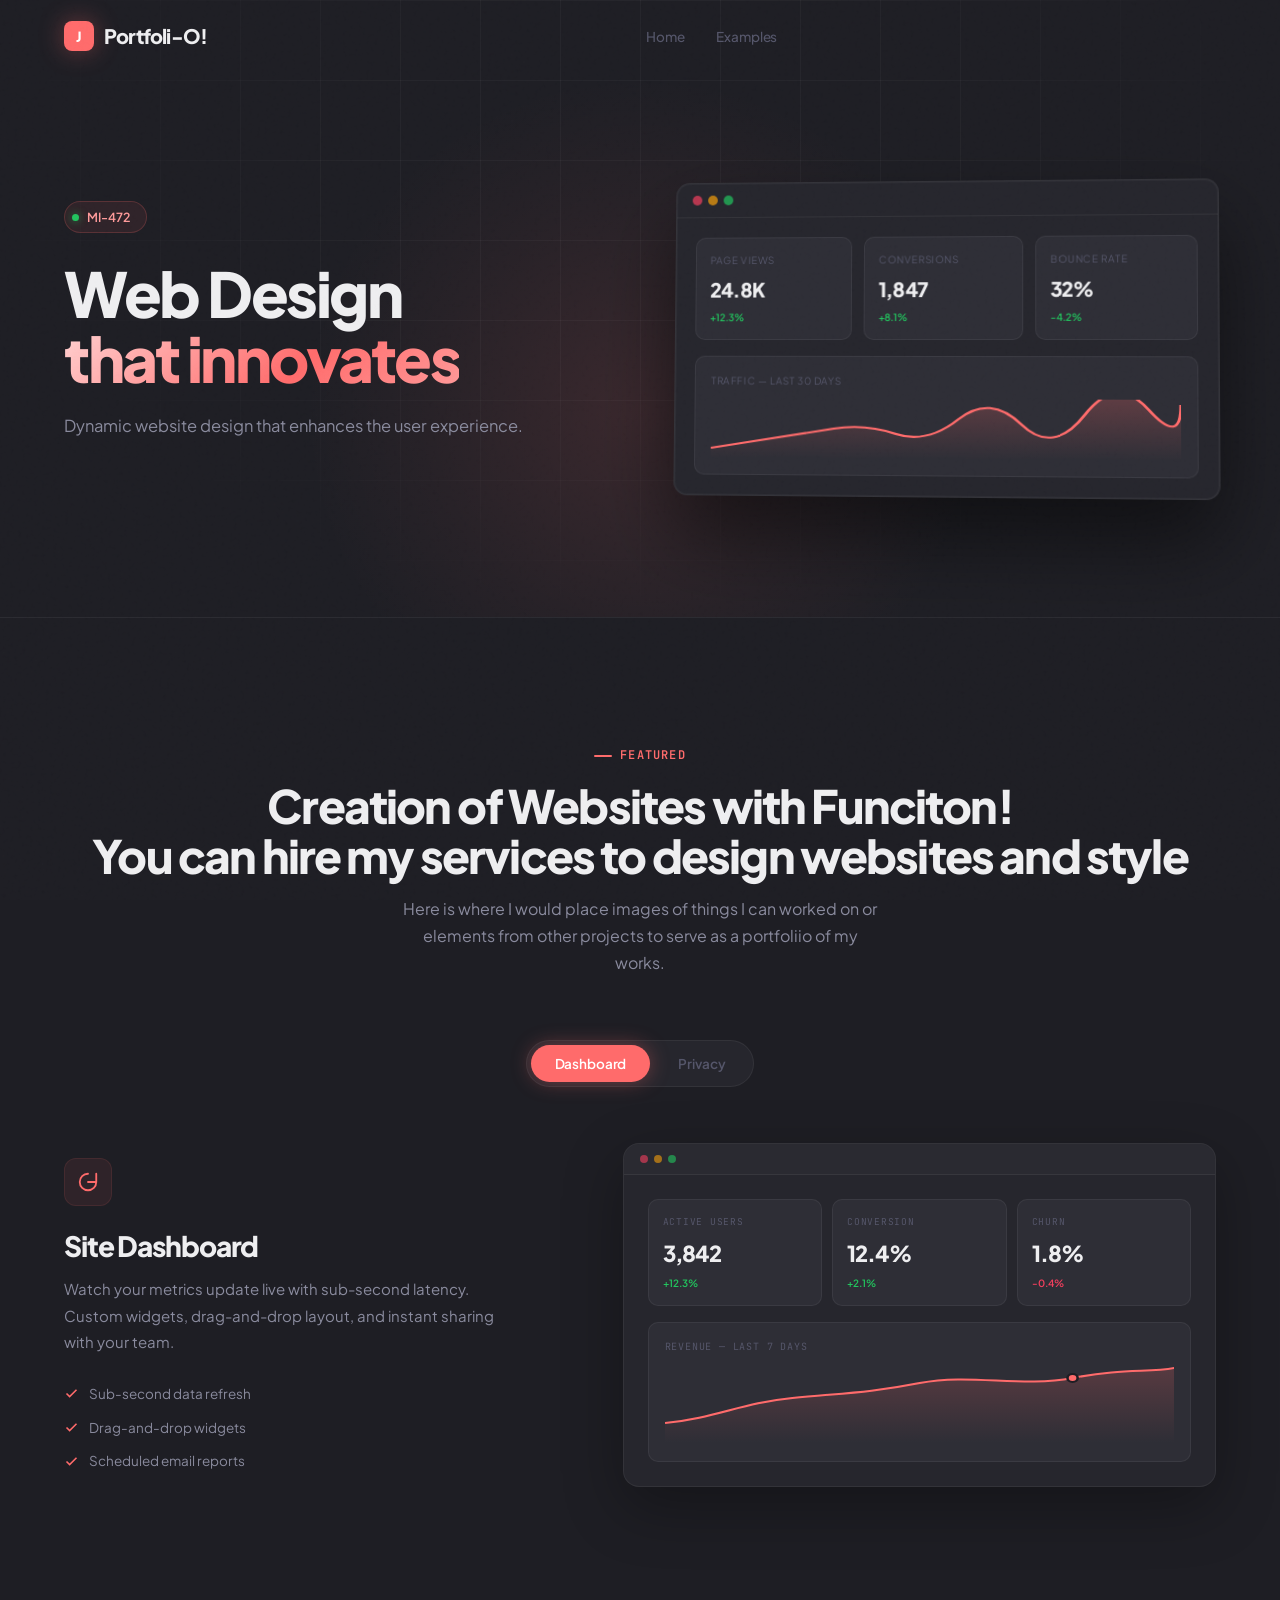
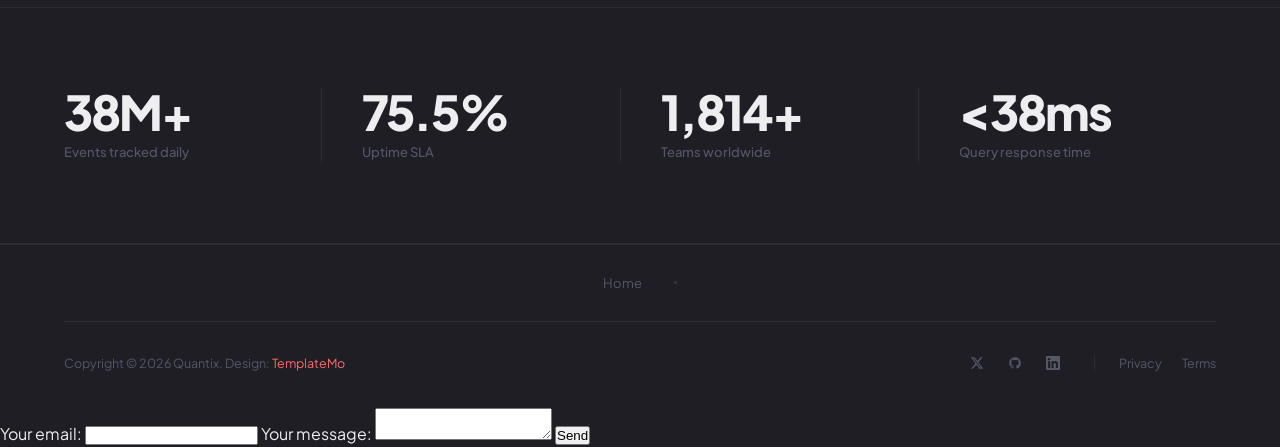
==== commit aed98432: "Added CSS fix" ====
--- a/index.html
+++ b/index.html
@@ -130,7 +130,7 @@
                         <div class="feat-icon">
                             <svg width="22" height="22" viewBox="0 0 24 24" fill="none" stroke="currentColor" stroke-width="2" stroke-linecap="round" stroke-linejoin="round"><path d="M21 12 A9 9 0 1 1 12 3"/><path d="M21 3v9h-9"/></svg>
                         </div>
-                        <h3>Real-Time Dashboard</h3>
+                        <h3>Site Dashboard</h3>
                         <p>Watch your metrics update live with sub-second latency. Custom widgets, drag-and-drop layout, and instant sharing with your team.</p>
                         <ul class="feature-bullets">
                             <li><svg width="15" height="15" viewBox="0 0 24 24" fill="none" stroke="currentColor" stroke-width="2.5"><polyline points="20 6 9 17 4 12"/></svg> Sub-second data refresh</li>
@@ -352,8 +352,8 @@
                                     <div class="pc-icon">
                                         <svg width="16" height="16" viewBox="0 0 24 24" fill="none" stroke="currentColor" stroke-width="2"><path d="M12 22s8-4 8-10V5l-8-3-8 3v7c0 6 8 10 8 10z"/></svg>
                                     </div>
-                                    <h4>GDPR Compliant</h4>
-                                    <p>Full compliance with European data regulations</p>
+                                    <h4>MI-472</h4>
+                                    <p>In Compliance with MI 472's Checklist</p>
                                 </div>
                                 <div class="privacy-card">
                                     <div class="pc-icon">
@@ -366,15 +366,15 @@
                                     <div class="pc-icon">
                                         <svg width="16" height="16" viewBox="0 0 24 24" fill="none" stroke="currentColor" stroke-width="2"><rect x="3" y="11" width="18" height="11" rx="2"/><path d="M7 11V7a5 5 0 0 1 10 0v4"/></svg>
                                     </div>
-                                    <h4>SOC 2 Type II</h4>
-                                    <p>Enterprise-grade security certification</p>
+                                    <h4>Coded in HTML</h4>
+                                    <p>Coded using Visual Studio Code</p>
                                 </div>
                                 <div class="privacy-card">
                                     <div class="pc-icon">
                                         <svg width="16" height="16" viewBox="0 0 24 24" fill="none" stroke="currentColor" stroke-width="2"><path d="M21 10c0 7-9 13-9 13s-9-6-9-13a9 9 0 0 1 18 0z"/><circle cx="12" cy="10" r="3"/></svg>
                                     </div>
-                                    <h4>EU Hosting</h4>
-                                    <p>Data residency in Frankfurt, Germany</p>
+                                    <h4>Githup Repo</h4>
+                                    <p>Hosted through Github Pages</p>
                                 </div>
                             </div>
                         </div>
--- a/templatemo-quantix-style.css
+++ b/templatemo-quantix-style.css
@@ -1419,3 +1419,46 @@
             .replay-cursor { animation: none; top: 70px; left: 100px; }
             @keyframes panelIn { from { opacity: 1; transform: none; } }
         }
+
+        /* CONTACT SECTION */
+.contact-section {
+  padding: 80px 20px;
+  text-align: center;
+}
+
+/* FORM WRAPPER (centers everything) */
+.contact-form-wrapper {
+  max-width: 500px;
+  margin: 0 auto; /* THIS centers it horizontally */
+}
+
+/* FORM LAYOUT */
+.contact-form-wrapper form {
+  display: flex;
+  flex-direction: column;
+  gap: 16px;
+}
+
+/* INPUTS + TEXTAREA */
+.contact-form-wrapper input,
+.contact-form-wrapper textarea {
+  width: 100%;
+  padding: 12px 14px;
+  border-radius: 8px;
+  border: 1px solid #ccc;
+  font-size: 14px;
+  font-family: inherit;
+}
+
+/* TEXTAREA HEIGHT */
+.contact-form-wrapper textarea {
+  min-height: 120px;
+  resize: vertical;
+}
+
+/* BUTTON */
+.contact-form-wrapper button {
+  align-self: center; /* centers button inside flex */
+  padding: 12px 24px;
+  cursor: pointer;
+}
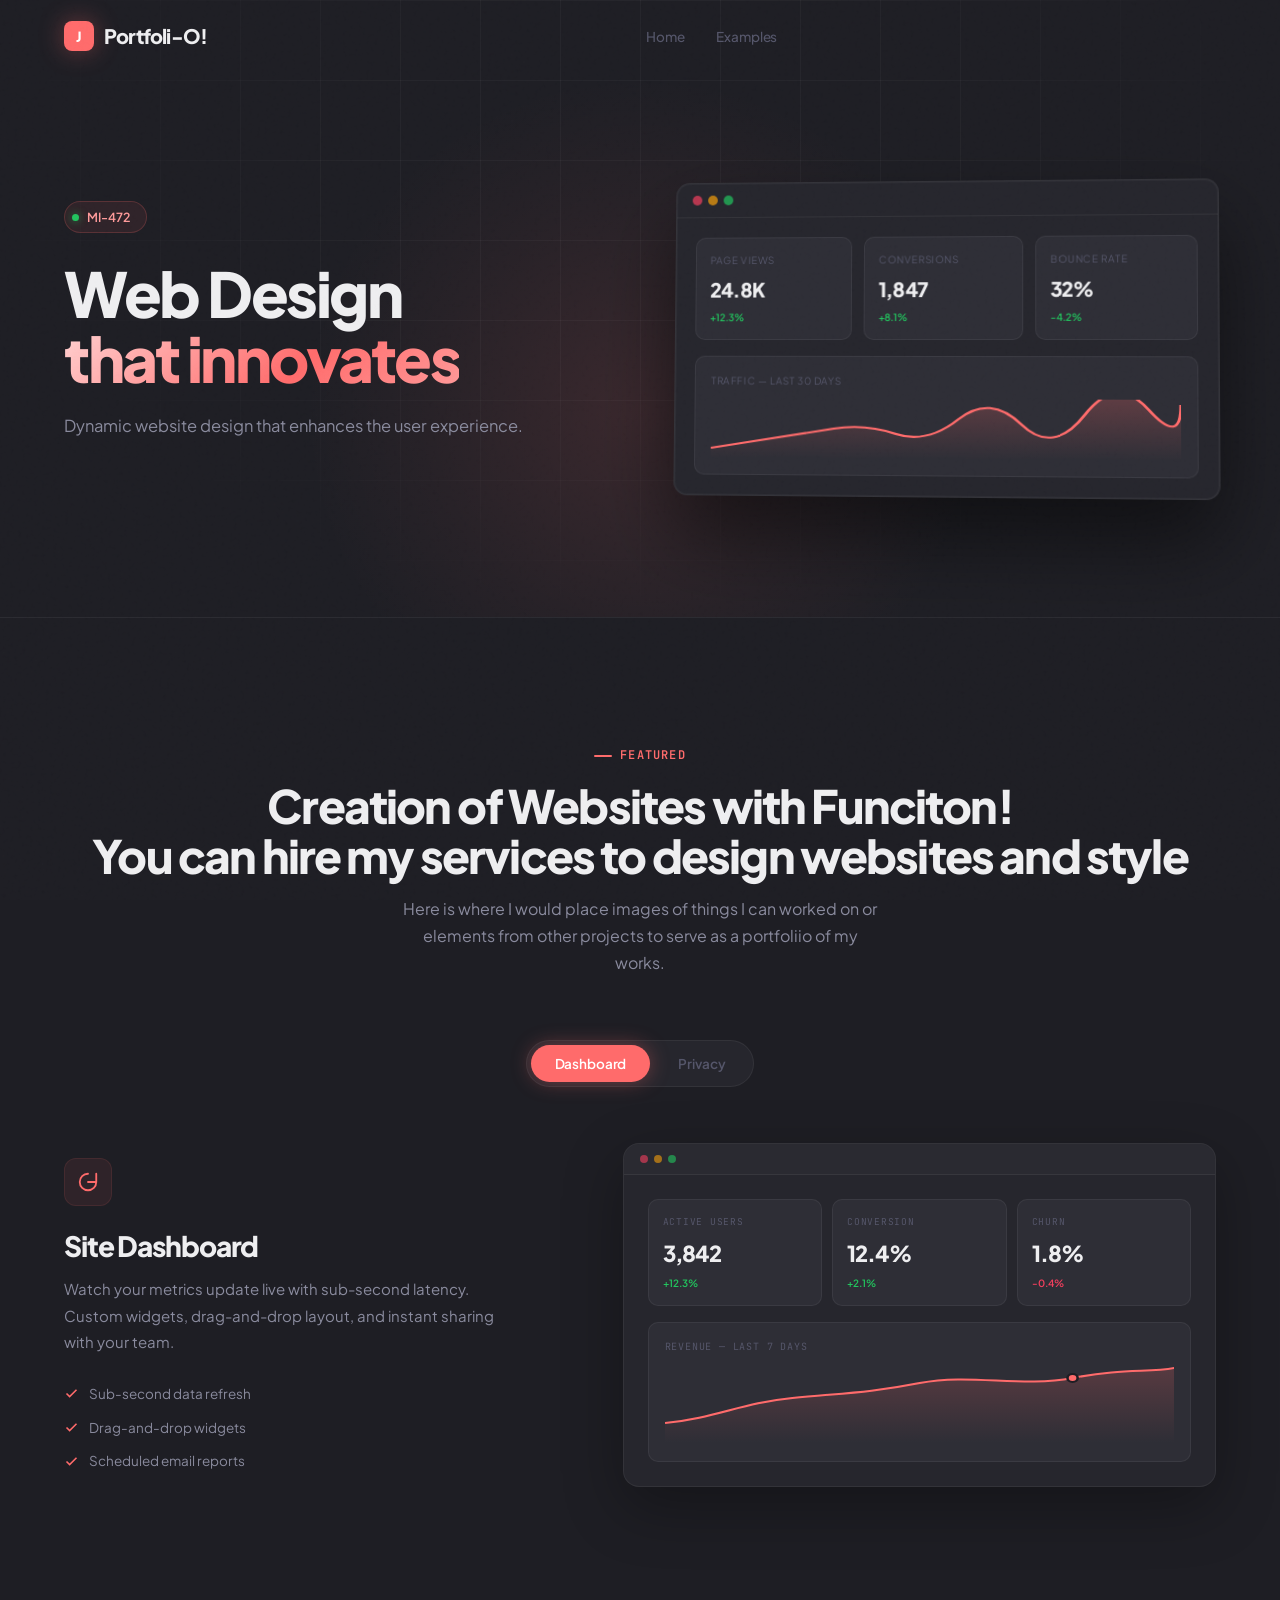
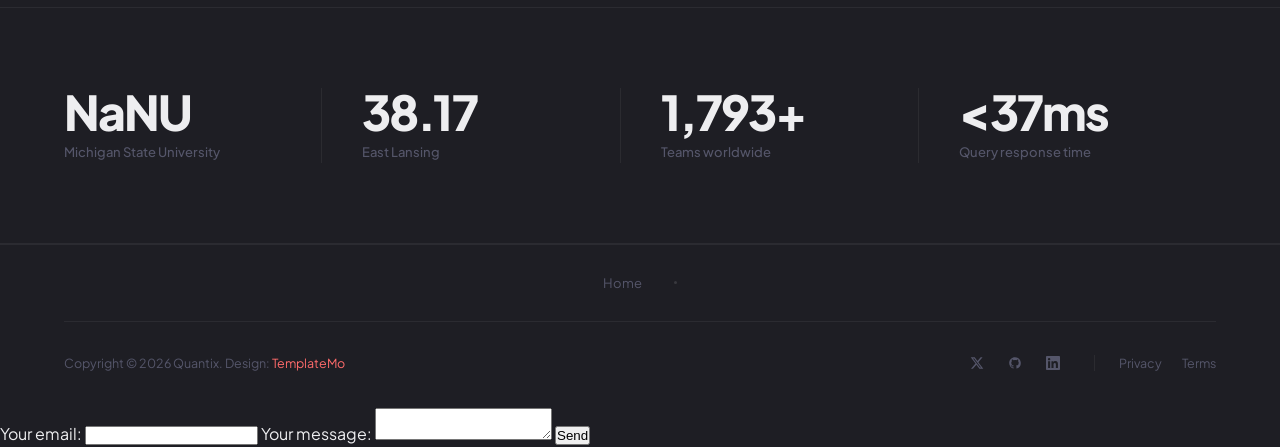
==== commit 17f0e8b3: "Small Home changes" ====
--- a/index.html
+++ b/index.html
@@ -389,12 +389,12 @@
         <div class="container">
             <div class="stats-grid">
                 <div class="stat-item fade-up">
-                    <div class="stat-number" data-target="50" data-suffix="M+">0</div>
-                    <div class="stat-label">Events tracked daily</div>
+                    <div class="stat-number" data-target="MS" data-suffix="U">0</div>
+                    <div class="stat-label">Michigan State University</div>
                 </div>
                 <div class="stat-item fade-up">
-                    <div class="stat-number" data-target="99.9" data-suffix="%" data-decimal="1">0</div>
-                    <div class="stat-label">Uptime SLA</div>
+                    <div class="stat-number" data-target="51" data-suffix="7" data-decimal="1">0</div>
+                    <div class="stat-label">East Lansing</div>
                 </div>
                 <div class="stat-item fade-up">
                     <div class="stat-number" data-target="2400" data-suffix="+" data-comma="true">0</div>
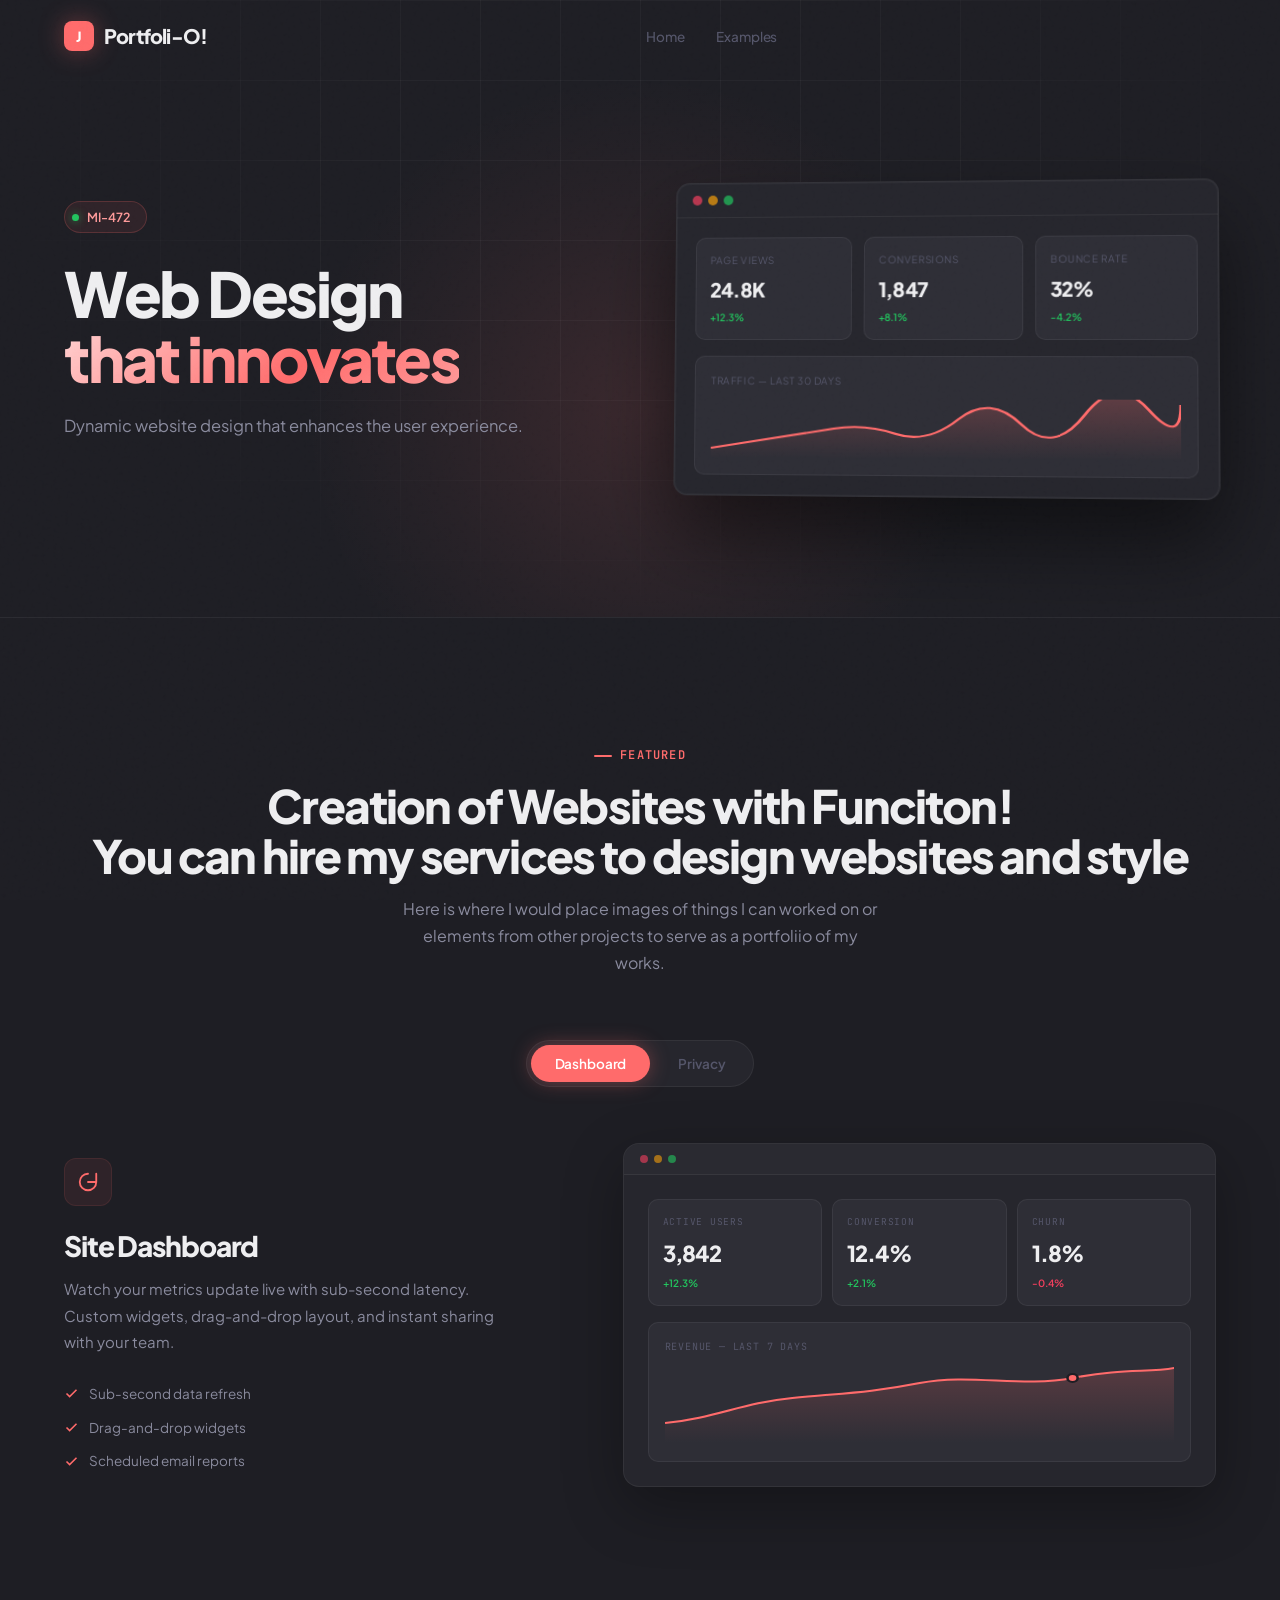
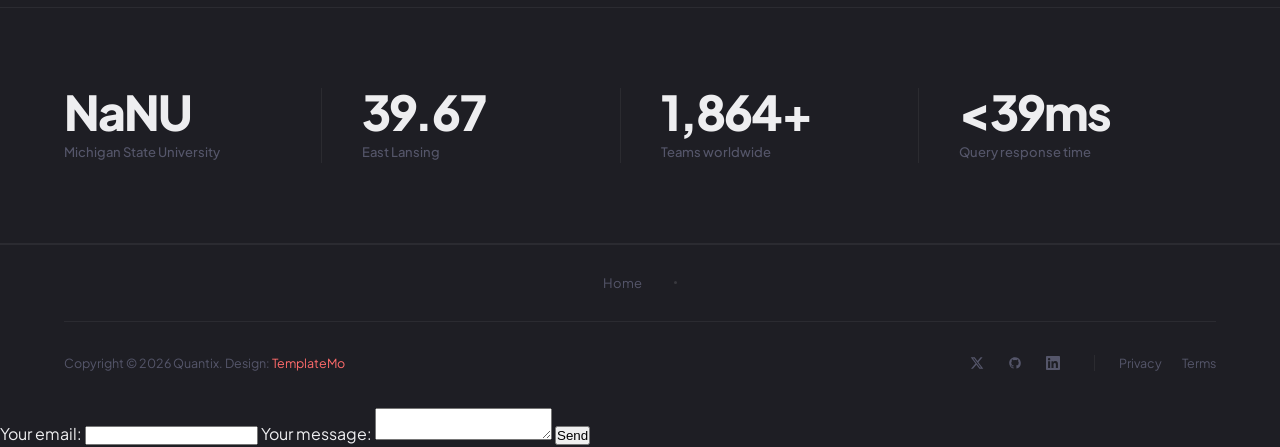
==== commit 01df2076: "flavor text update" ====
--- a/index.html
+++ b/index.html
@@ -339,9 +339,9 @@
                         <h3>Privacy First</h3>
                         <p>We Understand how annoying cookies can be on your device, so we try to be as accomodating as possible!</p>
                         <ul class="feature-bullets">
-                            <li><svg width="15" height="15" viewBox="0 0 24 24" fill="none" stroke="currentColor" stroke-width="2.5"><polyline points="20 6 9 17 4 12"/></svg> No cookie banners needed</li>
-                            <li><svg width="15" height="15" viewBox="0 0 24 24" fill="none" stroke="currentColor" stroke-width="2.5"><polyline points="20 6 9 17 4 12"/></svg> EU data residency</li>
-                            <li><svg width="15" height="15" viewBox="0 0 24 24" fill="none" stroke="currentColor" stroke-width="2.5"><polyline points="20 6 9 17 4 12"/></svg> SOC 2 Type II certified</li>
+                            <li><svg width="15" height="15" viewBox="0 0 24 24" fill="none" stroke="currentColor" stroke-width="2.5"><polyline points="20 6 9 17 4 12"/></svg> No cookies</li>
+                            <li><svg width="15" height="15" viewBox="0 0 24 24" fill="none" stroke="currentColor" stroke-width="2.5"><polyline points="20 6 9 17 4 12"/></svg> EL residency</li>
+                            <li><svg width="15" height="15" viewBox="0 0 24 24" fill="none" stroke="currentColor" stroke-width="2.5"><polyline points="20 6 9 17 4 12"/></svg>  HTTP Type website</li>
                         </ul>
                     </div>
                     <div class="feature-visual">
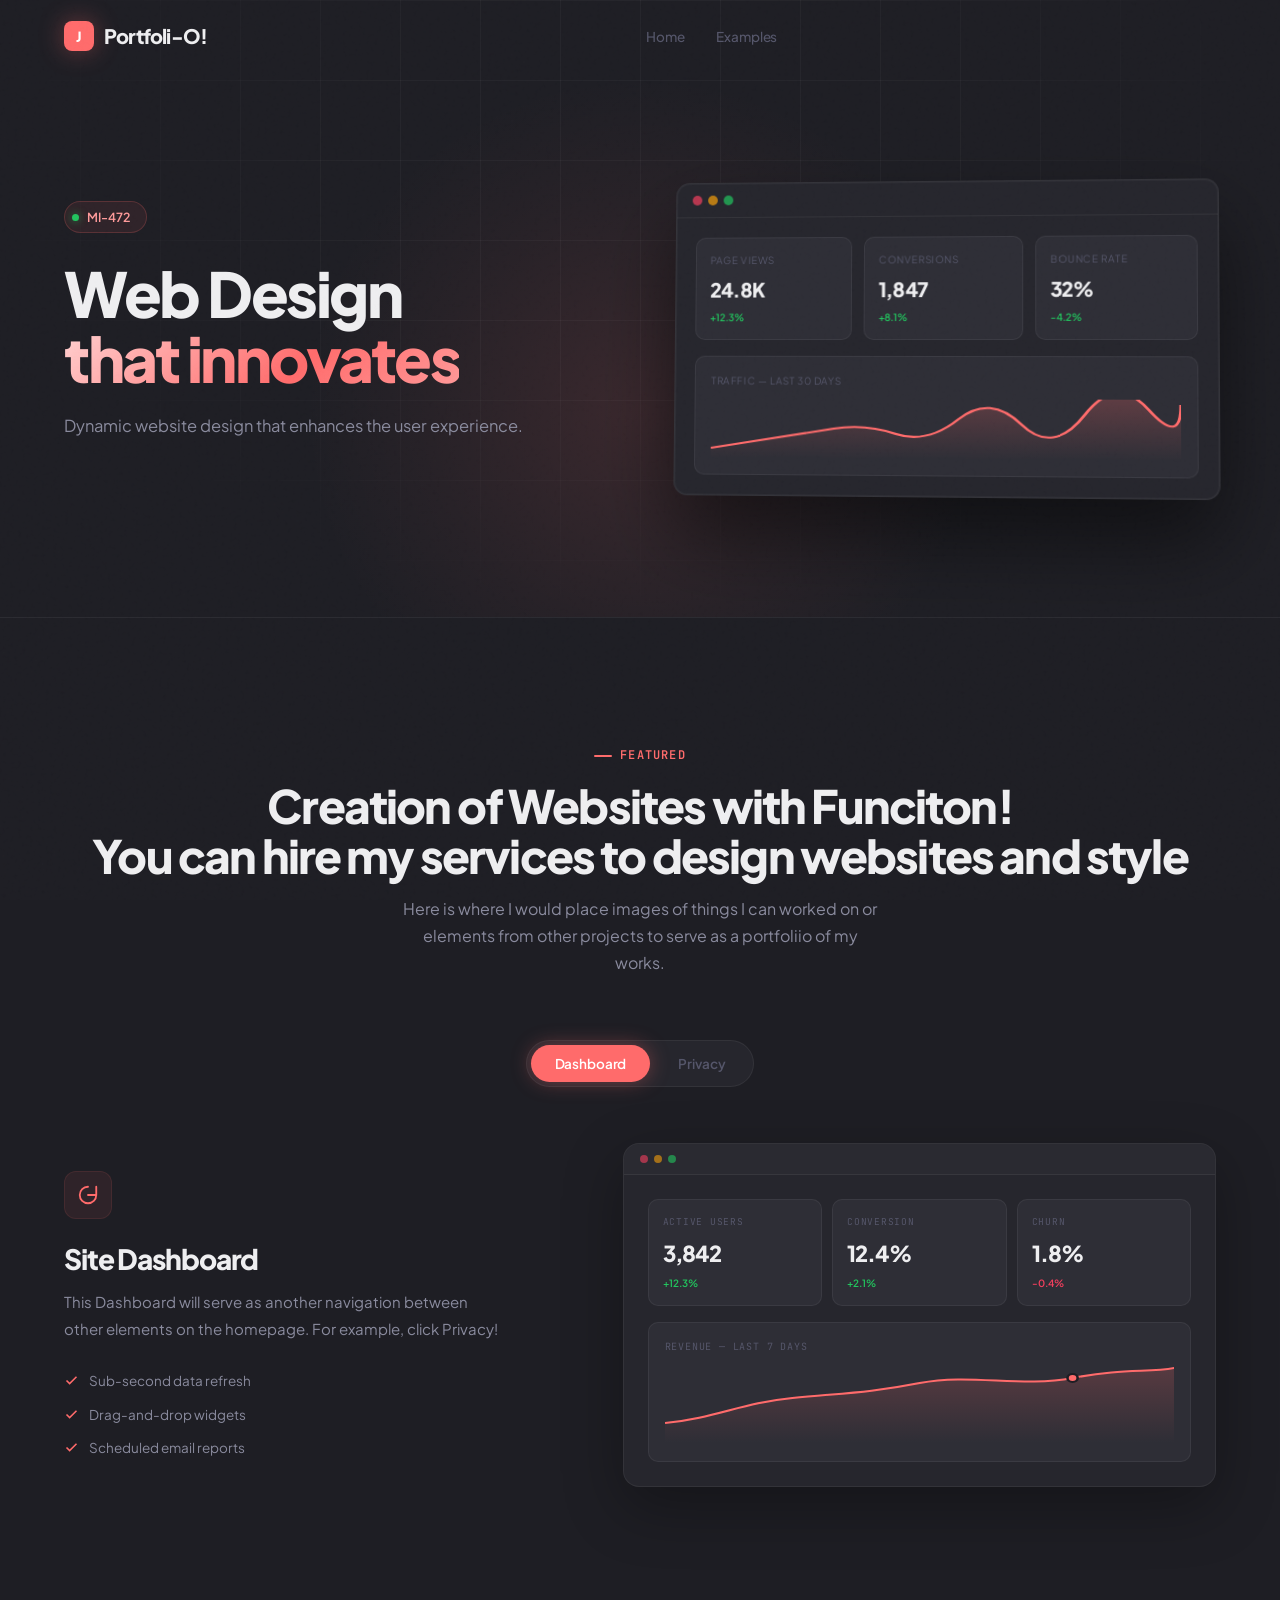
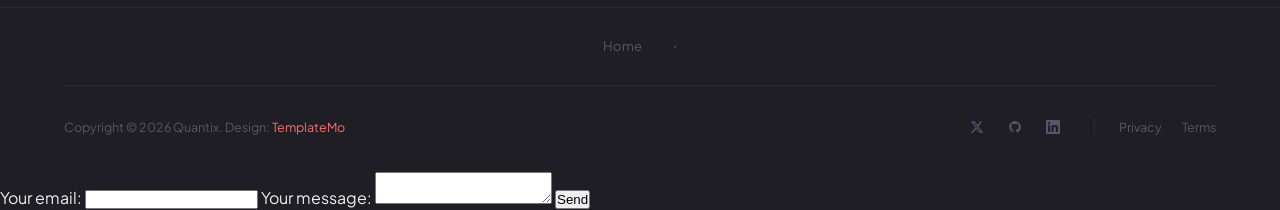
==== commit 64bc6d68: "Removed Stats" ====
--- a/index.html
+++ b/index.html
@@ -131,7 +131,7 @@
                             <svg width="22" height="22" viewBox="0 0 24 24" fill="none" stroke="currentColor" stroke-width="2" stroke-linecap="round" stroke-linejoin="round"><path d="M21 12 A9 9 0 1 1 12 3"/><path d="M21 3v9h-9"/></svg>
                         </div>
                         <h3>Site Dashboard</h3>
-                        <p>Watch your metrics update live with sub-second latency. Custom widgets, drag-and-drop layout, and instant sharing with your team.</p>
+                        <p>This Dashboard will serve as another navigation between other elements on the homepage. For example, click Privacy!</p>
                         <ul class="feature-bullets">
                             <li><svg width="15" height="15" viewBox="0 0 24 24" fill="none" stroke="currentColor" stroke-width="2.5"><polyline points="20 6 9 17 4 12"/></svg> Sub-second data refresh</li>
                             <li><svg width="15" height="15" viewBox="0 0 24 24" fill="none" stroke="currentColor" stroke-width="2.5"><polyline points="20 6 9 17 4 12"/></svg> Drag-and-drop widgets</li>
@@ -385,28 +385,7 @@
     </section>
 
     <!-- STATS -->
-    <section class="stats-strip">
-        <div class="container">
-            <div class="stats-grid">
-                <div class="stat-item fade-up">
-                    <div class="stat-number" data-target="MS" data-suffix="U">0</div>
-                    <div class="stat-label">Michigan State University</div>
-                </div>
-                <div class="stat-item fade-up">
-                    <div class="stat-number" data-target="51" data-suffix="7" data-decimal="1">0</div>
-                    <div class="stat-label">East Lansing</div>
-                </div>
-                <div class="stat-item fade-up">
-                    <div class="stat-number" data-target="2400" data-suffix="+" data-comma="true">0</div>
-                    <div class="stat-label">Teams worldwide</div>
-                </div>
-                <div class="stat-item fade-up">
-                    <div class="stat-number" data-target="50" data-prefix="<" data-suffix="ms">0</div>
-                    <div class="stat-label">Query response time</div>
-                </div>
-            </div>
-        </div>
-    </section>
+    
 
 
 
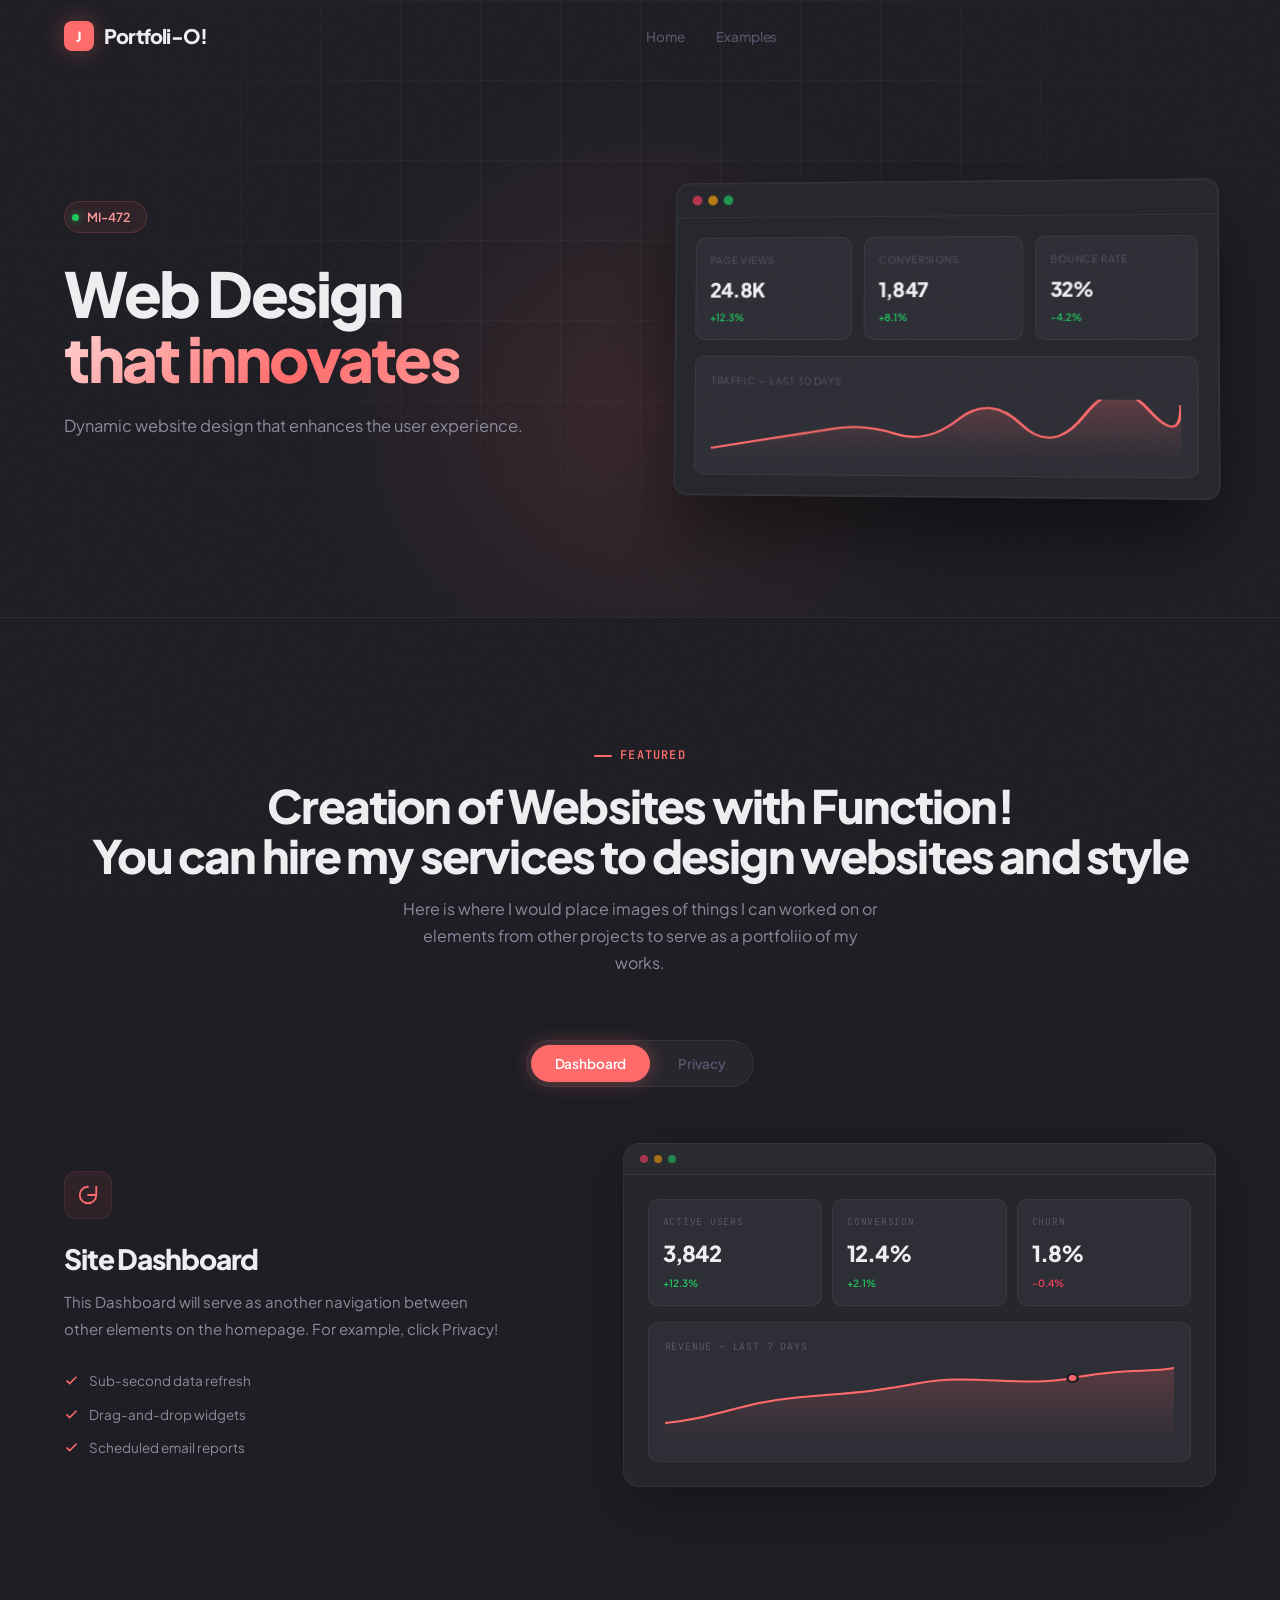
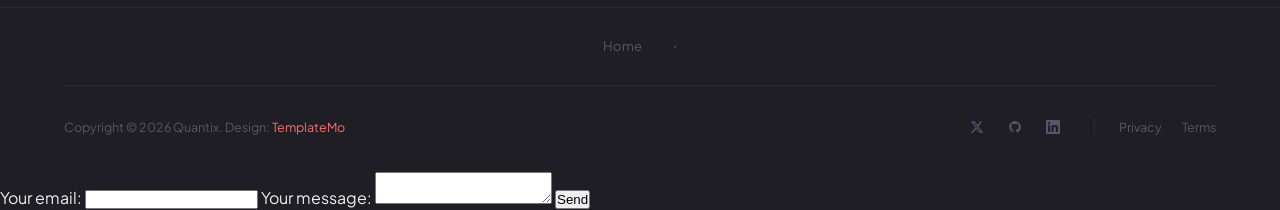
==== commit 354e4964: "Fixed Spelling" ====
--- a/index.html
+++ b/index.html
@@ -108,7 +108,7 @@
         <div class="container">
             <div class="section-header fade-up">
                 <p class="section-label">Featured</p>
-                <h2 class="section-title">Creation of Websites with Funciton!<br>You can hire my services to design websites and style</h2>
+                <h2 class="section-title">Creation of Websites with Function!<br>You can hire my services to design websites and style</h2>
                 <p class="section-desc">Here is where I would place images of things I can worked on or elements from other projects to serve as a portfoliio of my works.</p>
             </div>
 
@@ -384,8 +384,7 @@
         </div>
     </section>
 
-    <!-- STATS -->
-    
+
 
 
 
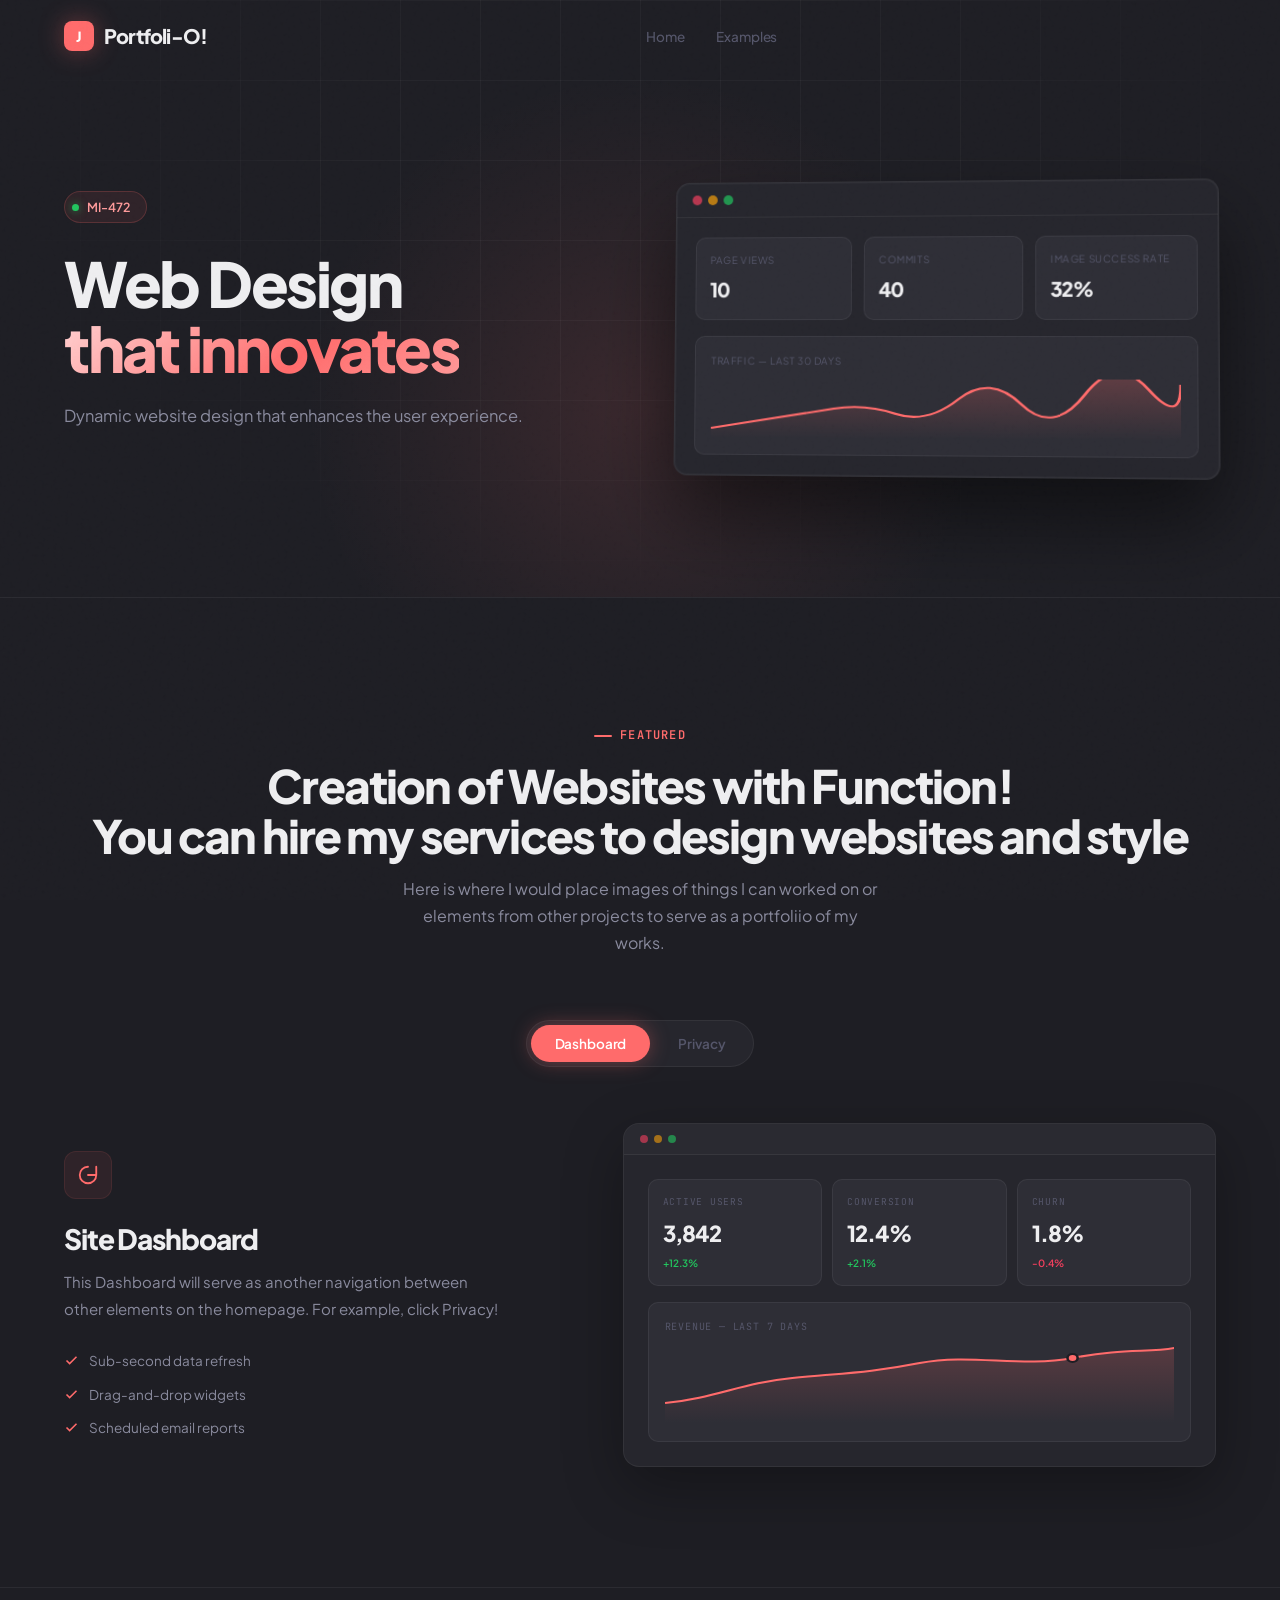
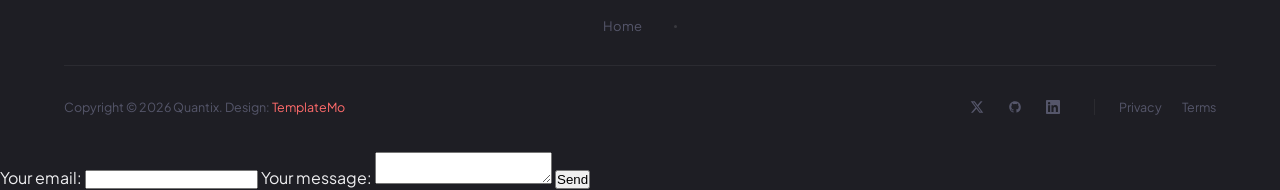
==== commit 58dc0ab7: "Image fix, plus lorem ipsum text removed" ====
--- a/index.html
+++ b/index.html
@@ -68,18 +68,18 @@
                         <div class="mockup-metric-row">
                             <div class="mockup-metric">
                                 <div class="mm-label">Page Views</div>
-                                <div class="mm-value">24.8K</div>
-                                <div class="mm-change">+12.3%</div>
+                                <div class="mm-value">10</div>
+                                
                             </div>
                             <div class="mockup-metric">
-                                <div class="mm-label">Conversions</div>
-                                <div class="mm-value">1,847</div>
-                                <div class="mm-change">+8.1%</div>
+                                <div class="mm-label">Commits</div>
+                                <div class="mm-value">40</div>
+                                
                             </div>
                             <div class="mockup-metric">
-                                <div class="mm-label">Bounce Rate</div>
+                                <div class="mm-label">Image success rate</div>
                                 <div class="mm-value">32%</div>
-                                <div class="mm-change">-4.2%</div>
+                            
                             </div>
                         </div>
                         <div class="mockup-chart">
